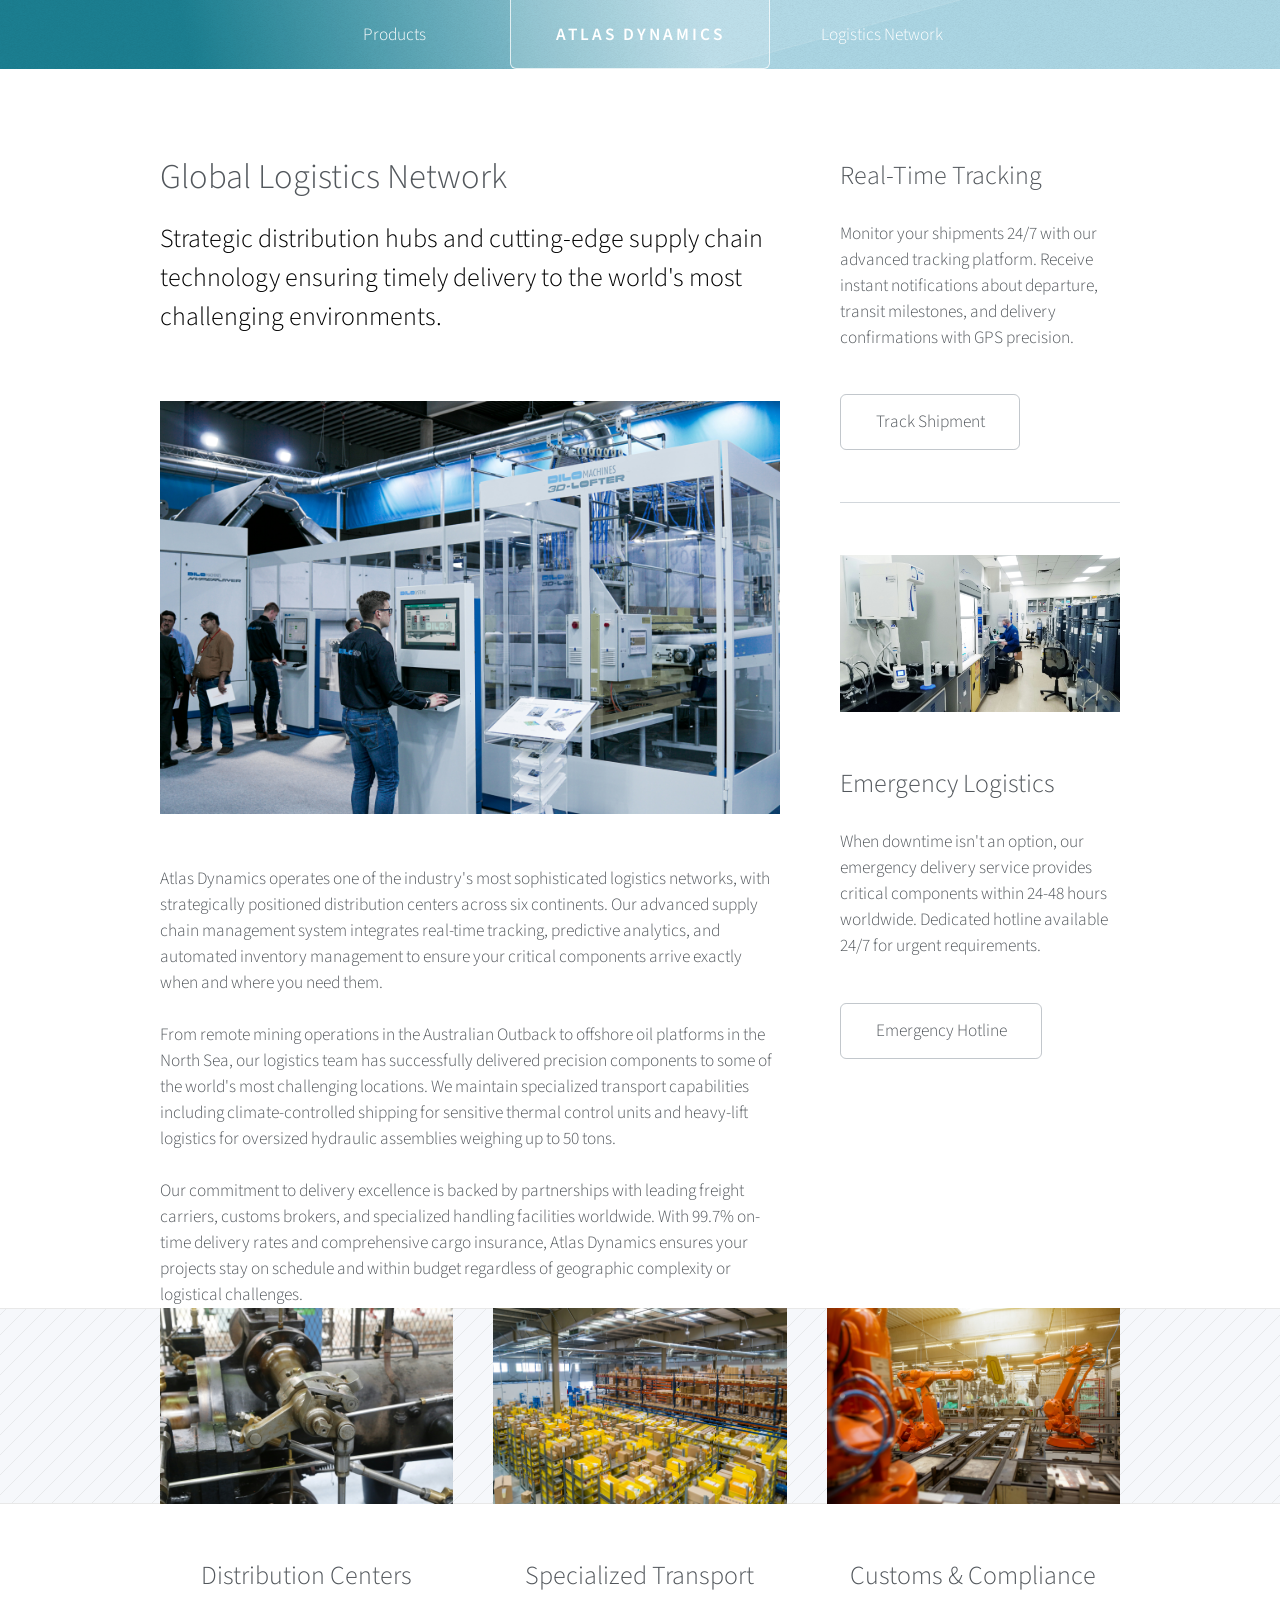
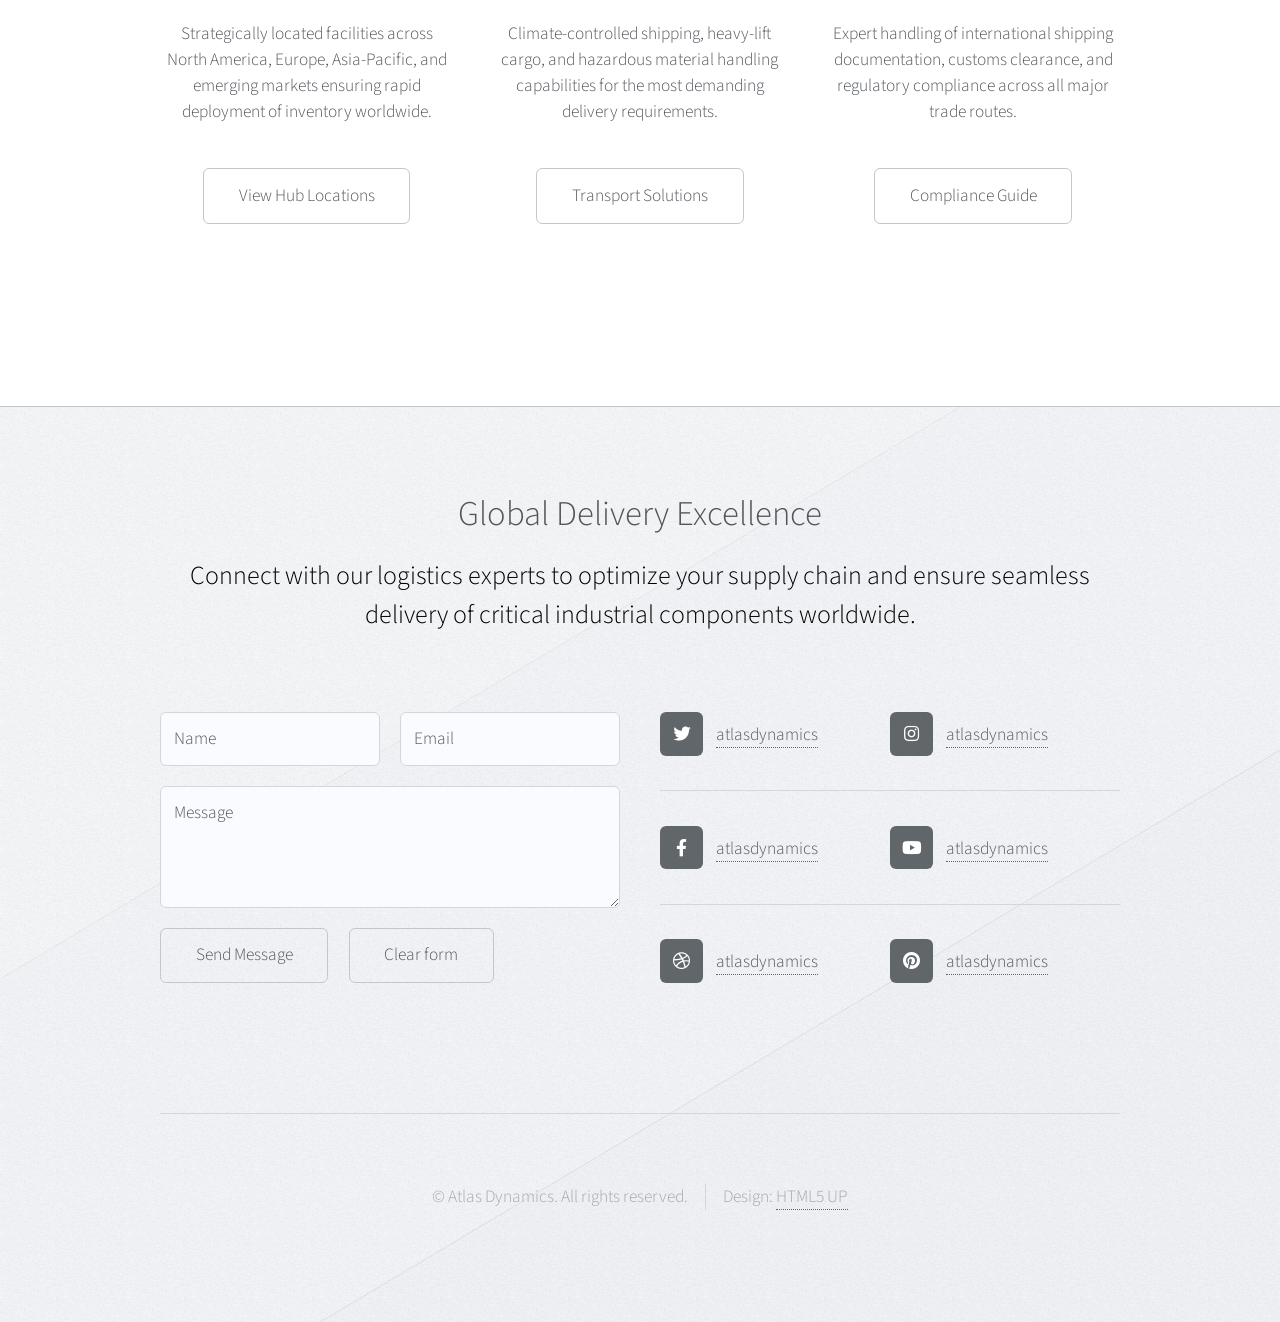
==== right-sidebar.html @ f3f39b39 "site" ====
<!DOCTYPE HTML>
<!--
	Telephasic by HTML5 UP
	html5up.net | @ajlkn
	Free for personal and commercial use under the CCA 3.0 license (html5up.net/license)
-->
<html>
	<head>
		<title>Logistics Network - Atlas Dynamics</title>
		<meta charset="utf-8" />
		<meta name="viewport" content="width=device-width, initial-scale=1, user-scalable=no" />
		<link rel="stylesheet" href="assets/css/main.css" />
	</head>
	<body class="right-sidebar is-preload">
		<div id="page-wrapper">

			<!-- Header -->
				<div id="header-wrapper">
					<div id="header" class="container">

						<!-- Logo -->
						<h1 id="logo"><a href="index.html">Atlas Dynamics</a></h1>

						<!-- Nav -->
							<nav id="nav">
								<ul>

									<li><a href="left-sidebar.html">Products</a></li>
									<li class="break"><a href="right-sidebar.html">Logistics Network</a></li>
								</ul>
							</nav>

					</div>
				</div>

			<!-- Main -->
				<div class="wrapper">
					<div class="container" id="main">
						<div class="row gtr-150">
							<div class="col-8 col-12-narrower">

								<!-- Content -->
									<article id="content">
										<header>
											<h2>Global Logistics Network</h2>
											<p>Strategic distribution hubs and cutting-edge supply chain technology ensuring timely delivery to the world's most challenging environments.</p>
										</header>
										<a href="#" class="image featured"><img src="images/pic01.jpg" alt="" /></a>
										<p>Atlas Dynamics operates one of the industry's most sophisticated logistics networks, with strategically positioned distribution centers across six continents. Our advanced supply chain management system integrates real-time tracking, predictive analytics, and automated inventory management to ensure your critical components arrive exactly when and where you need them.</p>
										<p>From remote mining operations in the Australian Outback to offshore oil platforms in the North Sea, our logistics team has successfully delivered precision components to some of the world's most challenging locations. We maintain specialized transport capabilities including climate-controlled shipping for sensitive thermal control units and heavy-lift logistics for oversized hydraulic assemblies weighing up to 50 tons.</p>
										<p>Our commitment to delivery excellence is backed by partnerships with leading freight carriers, customs brokers, and specialized handling facilities worldwide. With 99.7% on-time delivery rates and comprehensive cargo insurance, Atlas Dynamics ensures your projects stay on schedule and within budget regardless of geographic complexity or logistical challenges.</p>
									</article>

							</div>
							<div class="col-4 col-12-narrower">

								<!-- Sidebar -->
									<section id="sidebar">
										<section>
											<header>
												<h3>Real-Time Tracking</h3>
											</header>
											<p>Monitor your shipments 24/7 with our advanced tracking platform. Receive instant notifications about departure, transit milestones, and delivery confirmations with GPS precision.</p>
											<ul class="actions">
												<li><a href="#" class="button">Track Shipment</a></li>
											</ul>
										</section>
										<section>
											<a href="#" class="image featured"><img src="images/pic07.jpg" alt="" /></a>
											<header>
												<h3>Emergency Logistics</h3>
											</header>
											<p>When downtime isn't an option, our emergency delivery service provides critical components within 24-48 hours worldwide. Dedicated hotline available 24/7 for urgent requirements.</p>
											<ul class="actions">
												<li><a href="#" class="button">Emergency Hotline</a></li>
											</ul>
										</section>
									</section>

							</div>
						</div>
						<div class="row features">
							<section class="col-4 col-12-narrower feature">
								<div class="image-wrapper first">
									<a href="#" class="image featured"><img src="images/pic03.jpg" alt="" /></a>
								</div>
								<header>
									<h3>Distribution Centers</h3>
								</header>
								<p>Strategically located facilities across North America, Europe, Asia-Pacific, and emerging markets ensuring rapid deployment of inventory worldwide.</p>
								<ul class="actions">
									<li><a href="#" class="button">View Hub Locations</a></li>
								</ul>
							</section>
							<section class="col-4 col-12-narrower feature">
								<div class="image-wrapper">
									<a href="#" class="image featured"><img src="images/pic04.jpg" alt="" /></a>
								</div>
								<header>
									<h3>Specialized Transport</h3>
								</header>
								<p>Climate-controlled shipping, heavy-lift cargo, and hazardous material handling capabilities for the most demanding delivery requirements.</p>
								<ul class="actions">
									<li><a href="#" class="button">Transport Solutions</a></li>
								</ul>
							</section>
							<section class="col-4 col-12-narrower feature">
								<div class="image-wrapper">
									<a href="#" class="image featured"><img src="images/pic05.jpg" alt="" /></a>
								</div>
								<header>
									<h3>Customs & Compliance</h3>
								</header>
								<p>Expert handling of international shipping documentation, customs clearance, and regulatory compliance across all major trade routes.</p>
								<ul class="actions">
									<li><a href="#" class="button">Compliance Guide</a></li>
								</ul>
							</section>
						</div>
					</div>
				</div>

			<!-- Footer -->
				<div id="footer-wrapper">
					<div id="footer" class="container">
						<header class="major">
							<h2>Global Delivery Excellence</h2>
							<p>Connect with our logistics experts to optimize your supply chain and ensure seamless delivery of critical industrial components worldwide.</p>
						</header>
						<div class="row">
							<section class="col-6 col-12-narrower">
								<form method="post" action="#">
									<div class="row gtr-50">
										<div class="col-6 col-12-mobile">
											<input name="name" placeholder="Name" type="text" />
										</div>
										<div class="col-6 col-12-mobile">
											<input name="email" placeholder="Email" type="text" />
										</div>
										<div class="col-12">
											<textarea name="message" placeholder="Message"></textarea>
										</div>
										<div class="col-12">
											<ul class="actions">
												<li><input type="submit" value="Send Message" /></li>
												<li><input type="reset" value="Clear form" /></li>
											</ul>
										</div>
									</div>
								</form>
							</section>
							<section class="col-6 col-12-narrower">
								<div class="row gtr-0">
									<ul class="divided icons col-6 col-12-mobile">
										<li class="icon brands fa-twitter"><a href="#"><span class="extra">twitter.com/</span>atlasdynamics</a></li>
										<li class="icon brands fa-facebook-f"><a href="#"><span class="extra">facebook.com/</span>atlasdynamics</a></li>
										<li class="icon brands fa-dribbble"><a href="#"><span class="extra">dribbble.com/</span>atlasdynamics</a></li>
									</ul>
									<ul class="divided icons col-6 col-12-mobile">
										<li class="icon brands fa-instagram"><a href="#"><span class="extra">instagram.com/</span>atlasdynamics</a></li>
										<li class="icon brands fa-youtube"><a href="#"><span class="extra">youtube.com/</span>atlasdynamics</a></li>
										<li class="icon brands fa-pinterest"><a href="#"><span class="extra">pinterest.com/</span>atlasdynamics</a></li>
									</ul>
								</div>
							</section>
						</div>
					</div>
					<div id="copyright" class="container">
						<ul class="menu">
							<li>&copy; Atlas Dynamics. All rights reserved.</li><li>Design: <a href="http://html5up.net">HTML5 UP</a></li>
						</ul>
					</div>
				</div>

		</div>

		<!-- Scripts -->
			<script src="assets/js/jquery.min.js"></script>
			<script src="assets/js/jquery.dropotron.min.js"></script>
			<script src="assets/js/browser.min.js"></script>
			<script src="assets/js/breakpoints.min.js"></script>
			<script src="assets/js/util.js"></script>
			<script src="assets/js/main.js"></script>

	</body>
</html>
---- assets/css/main.css ----
@import url("fontawesome-all.min.css");
@import url("https://fonts.googleapis.com/css?family=Source+Sans+Pro:300,300italic,400,400italic,600");

/*
	Telephasic by HTML5 UP
	html5up.net | @ajlkn
	Free for personal and commercial use under the CCA 3.0 license (html5up.net/license)
*/

html, body, div, span, applet, object,
iframe, h1, h2, h3, h4, h5, h6, p, blockquote,
pre, a, abbr, acronym, address, big, cite,
code, del, dfn, em, img, ins, kbd, q, s, samp,
small, strike, strong, sub, sup, tt, var, b,
u, i, center, dl, dt, dd, ol, ul, li, fieldset,
form, label, legend, table, caption, tbody,
tfoot, thead, tr, th, td, article, aside,
canvas, details, embed, figure, figcaption,
footer, header, hgroup, menu, nav, output, ruby,
section, summary, time, mark, audio, video {
	margin: 0;
	padding: 0;
	border: 0;
	font-size: 100%;
	font: inherit;
	vertical-align: baseline;}

article, aside, details, figcaption, figure,
footer, header, hgroup, menu, nav, section {
	display: block;}

body {
	line-height: 1;
}

ol, ul {
	list-style: none;
}

blockquote, q {
	quotes: none;
}

	blockquote:before, blockquote:after, q:before, q:after {
		content: '';
		content: none;
	}

table {
	border-collapse: collapse;
	border-spacing: 0;
}

body {
	-webkit-text-size-adjust: none;
}

mark {
	background-color: transparent;
	color: inherit;
}

input::-moz-focus-inner {
	border: 0;
	padding: 0;
}

input, select, textarea {
	-moz-appearance: none;
	-webkit-appearance: none;
	-ms-appearance: none;
	appearance: none;
}

/* Basic */

	@-ms-viewport {
		width: device-width;
	}

	html {
		box-sizing: border-box;
	}

	*, *:before, *:after {
		box-sizing: inherit;
	}

	body {
		background: #f5f7fa;
		font-family: 'Source Sans Pro', sans-serif;
		font-weight: 300;
		color: #52575c;
		line-height: 1.75em;
		font-size: 14pt;
	}

		body.is-preload *, body.is-preload *:before, body.is-preload *:after {
			-moz-animation: none !important;
			-webkit-animation: none !important;
			-ms-animation: none !important;
			animation: none !important;
			-moz-transition: none !important;
			-webkit-transition: none !important;
			-ms-transition: none !important;
			transition: none !important;
		}

	input, textarea, select {
		font-family: 'Source Sans Pro', sans-serif;
		font-weight: 300;
		color: #52575c;
		line-height: 1.75em;
		font-size: 15pt;
	}

	h1, h2, h3, h4, h5, h6 {
		font-weight: 300;
		color: #52575c;
	}

	h1 a, h2 a, h3 a, h4 a, h5 a, h6 a {
		color: inherit;
		text-decoration: none;
	}

	h2 {
		font-size: 2em;
		line-height: 1.25em;
	}

	h3 {
		font-size: 1.5em;
		line-height: 1.5em;
	}

	a {
		-moz-transition: color 0.25s ease-in-out, border-color 0.25s ease-in-out, background-color 0.25s ease-in-out;
		-webkit-transition: color 0.25s ease-in-out, border-color 0.25s ease-in-out, background-color 0.25s ease-in-out;
		-ms-transition: color 0.25s ease-in-out, border-color 0.25s ease-in-out, background-color 0.25s ease-in-out;
		transition: color 0.25s ease-in-out, border-color 0.25s ease-in-out, background-color 0.25s ease-in-out;
		color: inherit;
		text-decoration: none;
		border-bottom: dotted 1px #62676c;
	}

		a:hover {
			color: #f35858;
			border-bottom-color: rgba(255, 255, 255, 0);
		}

	strong, b {
		font-weight: 400;
		color: #42474c;
	}

	em, i {
		font-style: italic;
	}

	sub {
		position: relative;
		top: 0.5em;
		font-size: 0.8em;
	}

	sup {
		position: relative;
		top: -0.5em;
		font-size: 0.8em;
	}

	hr {
		border: 0;
		border-top: solid 1px #c2c7cc;
	}

	blockquote {
		border-left: solid 0.5em #c2c7cc;
		padding: 1em 0 1em 2em;
		font-style: italic;
	}

	p, ul, ol, dl, table {
		margin-bottom: 1.5em;
	}

	br.clear {
		clear: both;
	}

	.features {
		margin-bottom: 1.5em;
	}

	.feature {
		text-align: center;
	}

/* Sections/Article */

	section, article {
		margin-bottom: 3em;
	}

	section > :last-child,
	article > :last-child,
	section:last-child,
	article:last-child {
		margin-bottom: 0;
	}

	.row > section, .row > article {
		margin-bottom: 0;
	}

	header {
		margin-bottom: 1.5em;
	}

		header > p {
			display: block;
			color: black;
			padding: 0.75em 0 1em 0;
			font-size: 1.5em;
			line-height: 1.5em;
		}

		header.major {
			text-align: center;
		}

/* Container */

	.container {
		margin: 0 auto;
		max-width: 100%;
		width: 1200px;
	}

		@media screen and (max-width: 1280px) {

			.container {
				width: 960px;
			}

		}

		@media screen and (max-width: 1080px) {

			.container {
				width: 100%;
			}

		}

		@media screen and (max-width: 820px) {

			.container {
				width: 100%;
			}

		}

		@media screen and (max-width: 736px) {

			.container {
				width: 100%;
			}

		}

		@media screen and (max-width: 480px) {

			.container {
				width: 100%;
			}

		}

/* Row */

	.row {
		display: flex;
		flex-wrap: wrap;
		box-sizing: border-box;
		align-items: stretch;
	}

		.row > * {
			box-sizing: border-box;
		}

		.row.gtr-uniform > * > :last-child {
			margin-bottom: 0;
		}

		.row.aln-left {
			justify-content: flex-start;
		}

		.row.aln-center {
			justify-content: center;
		}

		.row.aln-right {
			justify-content: flex-end;
		}

		.row.aln-top {
			align-items: flex-start;
		}

		.row.aln-middle {
			align-items: center;
		}

		.row.aln-bottom {
			align-items: flex-end;
		}

		.row > .imp {
			order: -1;
		}

		.row > .col-1 {
			width: 8.33333%;
		}

		.row > .off-1 {
			margin-left: 8.33333%;
		}

		.row > .col-2 {
			width: 16.66667%;
		}

		.row > .off-2 {
			margin-left: 16.66667%;
		}

		.row > .col-3 {
			width: 25%;
		}

		.row > .off-3 {
			margin-left: 25%;
		}

		.row > .col-4 {
			width: 33.33333%;
		}

		.row > .off-4 {
			margin-left: 33.33333%;
		}

		.row > .col-5 {
			width: 41.66667%;
		}

		.row > .off-5 {
			margin-left: 41.66667%;
		}

		.row > .col-6 {
			width: 50%;
		}

		.row > .off-6 {
			margin-left: 50%;
		}

		.row > .col-7 {
			width: 58.33333%;
		}

		.row > .off-7 {
			margin-left: 58.33333%;
		}

		.row > .col-8 {
			width: 66.66667%;
		}

		.row > .off-8 {
			margin-left: 66.66667%;
		}

		.row > .col-9 {
			width: 75%;
		}

		.row > .off-9 {
			margin-left: 75%;
		}

		.row > .col-10 {
			width: 83.33333%;
		}

		.row > .off-10 {
			margin-left: 83.33333%;
		}

		.row > .col-11 {
			width: 91.66667%;
		}

		.row > .off-11 {
			margin-left: 91.66667%;
		}

		.row > .col-12 {
			width: 100%;
		}

		.row > .off-12 {
			margin-left: 100%;
		}

		.row.gtr-0 {
			margin-top: 0px;
			margin-left: 0px;
		}

			.row.gtr-0 > * {
				padding: 0px 0 0 0px;
			}

			.row.gtr-0.gtr-uniform {
				margin-top: 0px;
			}

				.row.gtr-0.gtr-uniform > * {
					padding-top: 0px;
				}

		.row.gtr-25 {
			margin-top: -12.5px;
			margin-left: -12.5px;
		}

			.row.gtr-25 > * {
				padding: 12.5px 0 0 12.5px;
			}

			.row.gtr-25.gtr-uniform {
				margin-top: -12.5px;
			}

				.row.gtr-25.gtr-uniform > * {
					padding-top: 12.5px;
				}

		.row.gtr-50 {
			margin-top: -25px;
			margin-left: -25px;
		}

			.row.gtr-50 > * {
				padding: 25px 0 0 25px;
			}

			.row.gtr-50.gtr-uniform {
				margin-top: -25px;
			}

				.row.gtr-50.gtr-uniform > * {
					padding-top: 25px;
				}

		.row {
			margin-top: -50px;
			margin-left: -50px;
		}

			.row > * {
				padding: 50px 0 0 50px;
			}

			.row.gtr-uniform {
				margin-top: -50px;
			}

				.row.gtr-uniform > * {
					padding-top: 50px;
				}

		.row.gtr-150 {
			margin-top: -75px;
			margin-left: -75px;
		}

			.row.gtr-150 > * {
				padding: 75px 0 0 75px;
			}

			.row.gtr-150.gtr-uniform {
				margin-top: -75px;
			}

				.row.gtr-150.gtr-uniform > * {
					padding-top: 75px;
				}

		.row.gtr-200 {
			margin-top: -100px;
			margin-left: -100px;
		}

			.row.gtr-200 > * {
				padding: 100px 0 0 100px;
			}

			.row.gtr-200.gtr-uniform {
				margin-top: -100px;
			}

				.row.gtr-200.gtr-uniform > * {
					padding-top: 100px;
				}

		@media screen and (max-width: 1280px) {

			.row {
				display: flex;
				flex-wrap: wrap;
				box-sizing: border-box;
				align-items: stretch;
			}

				.row > * {
					box-sizing: border-box;
				}

				.row.gtr-uniform > * > :last-child {
					margin-bottom: 0;
				}

				.row.aln-left {
					justify-content: flex-start;
				}

				.row.aln-center {
					justify-content: center;
				}

				.row.aln-right {
					justify-content: flex-end;
				}

				.row.aln-top {
					align-items: flex-start;
				}

				.row.aln-middle {
					align-items: center;
				}

				.row.aln-bottom {
					align-items: flex-end;
				}

				.row > .imp-normal {
					order: -1;
				}

				.row > .col-1-normal {
					width: 8.33333%;
				}

				.row > .off-1-normal {
					margin-left: 8.33333%;
				}

				.row > .col-2-normal {
					width: 16.66667%;
				}

				.row > .off-2-normal {
					margin-left: 16.66667%;
				}

				.row > .col-3-normal {
					width: 25%;
				}

				.row > .off-3-normal {
					margin-left: 25%;
				}

				.row > .col-4-normal {
					width: 33.33333%;
				}

				.row > .off-4-normal {
					margin-left: 33.33333%;
				}

				.row > .col-5-normal {
					width: 41.66667%;
				}

				.row > .off-5-normal {
					margin-left: 41.66667%;
				}

				.row > .col-6-normal {
					width: 50%;
				}

				.row > .off-6-normal {
					margin-left: 50%;
				}

				.row > .col-7-normal {
					width: 58.33333%;
				}

				.row > .off-7-normal {
					margin-left: 58.33333%;
				}

				.row > .col-8-normal {
					width: 66.66667%;
				}

				.row > .off-8-normal {
					margin-left: 66.66667%;
				}

				.row > .col-9-normal {
					width: 75%;
				}

				.row > .off-9-normal {
					margin-left: 75%;
				}

				.row > .col-10-normal {
					width: 83.33333%;
				}

				.row > .off-10-normal {
					margin-left: 83.33333%;
				}

				.row > .col-11-normal {
					width: 91.66667%;
				}

				.row > .off-11-normal {
					margin-left: 91.66667%;
				}

				.row > .col-12-normal {
					width: 100%;
				}

				.row > .off-12-normal {
					margin-left: 100%;
				}

				.row.gtr-0 {
					margin-top: 0px;
					margin-left: 0px;
				}

					.row.gtr-0 > * {
						padding: 0px 0 0 0px;
					}

					.row.gtr-0.gtr-uniform {
						margin-top: 0px;
					}

						.row.gtr-0.gtr-uniform > * {
							padding-top: 0px;
						}

				.row.gtr-25 {
					margin-top: -10px;
					margin-left: -10px;
				}

					.row.gtr-25 > * {
						padding: 10px 0 0 10px;
					}

					.row.gtr-25.gtr-uniform {
						margin-top: -10px;
					}

						.row.gtr-25.gtr-uniform > * {
							padding-top: 10px;
						}

				.row.gtr-50 {
					margin-top: -20px;
					margin-left: -20px;
				}

					.row.gtr-50 > * {
						padding: 20px 0 0 20px;
					}

					.row.gtr-50.gtr-uniform {
						margin-top: -20px;
					}

						.row.gtr-50.gtr-uniform > * {
							padding-top: 20px;
						}

				.row {
					margin-top: -40px;
					margin-left: -40px;
				}

					.row > * {
						padding: 40px 0 0 40px;
					}

					.row.gtr-uniform {
						margin-top: -40px;
					}

						.row.gtr-uniform > * {
							padding-top: 40px;
						}

				.row.gtr-150 {
					margin-top: -60px;
					margin-left: -60px;
				}

					.row.gtr-150 > * {
						padding: 60px 0 0 60px;
					}

					.row.gtr-150.gtr-uniform {
						margin-top: -60px;
					}

						.row.gtr-150.gtr-uniform > * {
							padding-top: 60px;
						}

				.row.gtr-200 {
					margin-top: -80px;
					margin-left: -80px;
				}

					.row.gtr-200 > * {
						padding: 80px 0 0 80px;
					}

					.row.gtr-200.gtr-uniform {
						margin-top: -80px;
					}

						.row.gtr-200.gtr-uniform > * {
							padding-top: 80px;
						}

		}

		@media screen and (max-width: 1080px) {

			.row {
				display: flex;
				flex-wrap: wrap;
				box-sizing: border-box;
				align-items: stretch;
			}

				.row > * {
					box-sizing: border-box;
				}

				.row.gtr-uniform > * > :last-child {
					margin-bottom: 0;
				}

				.row.aln-left {
					justify-content: flex-start;
				}

				.row.aln-center {
					justify-content: center;
				}

				.row.aln-right {
					justify-content: flex-end;
				}

				.row.aln-top {
					align-items: flex-start;
				}

				.row.aln-middle {
					align-items: center;
				}

				.row.aln-bottom {
					align-items: flex-end;
				}

				.row > .imp-narrow {
					order: -1;
				}

				.row > .col-1-narrow {
					width: 8.33333%;
				}

				.row > .off-1-narrow {
					margin-left: 8.33333%;
				}

				.row > .col-2-narrow {
					width: 16.66667%;
				}

				.row > .off-2-narrow {
					margin-left: 16.66667%;
				}

				.row > .col-3-narrow {
					width: 25%;
				}

				.row > .off-3-narrow {
					margin-left: 25%;
				}

				.row > .col-4-narrow {
					width: 33.33333%;
				}

				.row > .off-4-narrow {
					margin-left: 33.33333%;
				}

				.row > .col-5-narrow {
					width: 41.66667%;
				}

				.row > .off-5-narrow {
					margin-left: 41.66667%;
				}

				.row > .col-6-narrow {
					width: 50%;
				}

				.row > .off-6-narrow {
					margin-left: 50%;
				}

				.row > .col-7-narrow {
					width: 58.33333%;
				}

				.row > .off-7-narrow {
					margin-left: 58.33333%;
				}

				.row > .col-8-narrow {
					width: 66.66667%;
				}

				.row > .off-8-narrow {
					margin-left: 66.66667%;
				}

				.row > .col-9-narrow {
					width: 75%;
				}

				.row > .off-9-narrow {
					margin-left: 75%;
				}

				.row > .col-10-narrow {
					width: 83.33333%;
				}

				.row > .off-10-narrow {
					margin-left: 83.33333%;
				}

				.row > .col-11-narrow {
					width: 91.66667%;
				}

				.row > .off-11-narrow {
					margin-left: 91.66667%;
				}

				.row > .col-12-narrow {
					width: 100%;
				}

				.row > .off-12-narrow {
					margin-left: 100%;
				}

				.row.gtr-0 {
					margin-top: 0px;
					margin-left: 0px;
				}

					.row.gtr-0 > * {
						padding: 0px 0 0 0px;
					}

					.row.gtr-0.gtr-uniform {
						margin-top: 0px;
					}

						.row.gtr-0.gtr-uniform > * {
							padding-top: 0px;
						}

				.row.gtr-25 {
					margin-top: -10px;
					margin-left: -10px;
				}

					.row.gtr-25 > * {
						padding: 10px 0 0 10px;
					}

					.row.gtr-25.gtr-uniform {
						margin-top: -10px;
					}

						.row.gtr-25.gtr-uniform > * {
							padding-top: 10px;
						}

				.row.gtr-50 {
					margin-top: -20px;
					margin-left: -20px;
				}

					.row.gtr-50 > * {
						padding: 20px 0 0 20px;
					}

					.row.gtr-50.gtr-uniform {
						margin-top: -20px;
					}

						.row.gtr-50.gtr-uniform > * {
							padding-top: 20px;
						}

				.row {
					margin-top: -40px;
					margin-left: -40px;
				}

					.row > * {
						padding: 40px 0 0 40px;
					}

					.row.gtr-uniform {
						margin-top: -40px;
					}

						.row.gtr-uniform > * {
							padding-top: 40px;
						}

				.row.gtr-150 {
					margin-top: -60px;
					margin-left: -60px;
				}

					.row.gtr-150 > * {
						padding: 60px 0 0 60px;
					}

					.row.gtr-150.gtr-uniform {
						margin-top: -60px;
					}

						.row.gtr-150.gtr-uniform > * {
							padding-top: 60px;
						}

				.row.gtr-200 {
					margin-top: -80px;
					margin-left: -80px;
				}

					.row.gtr-200 > * {
						padding: 80px 0 0 80px;
					}

					.row.gtr-200.gtr-uniform {
						margin-top: -80px;
					}

						.row.gtr-200.gtr-uniform > * {
							padding-top: 80px;
						}

		}

		@media screen and (max-width: 820px) {

			.row {
				display: flex;
				flex-wrap: wrap;
				box-sizing: border-box;
				align-items: stretch;
			}

				.row > * {
					box-sizing: border-box;
				}

				.row.gtr-uniform > * > :last-child {
					margin-bottom: 0;
				}

				.row.aln-left {
					justify-content: flex-start;
				}

				.row.aln-center {
					justify-content: center;
				}

				.row.aln-right {
					justify-content: flex-end;
				}

				.row.aln-top {
					align-items: flex-start;
				}

				.row.aln-middle {
					align-items: center;
				}

				.row.aln-bottom {
					align-items: flex-end;
				}

				.row > .imp-narrower {
					order: -1;
				}

				.row > .col-1-narrower {
					width: 8.33333%;
				}

				.row > .off-1-narrower {
					margin-left: 8.33333%;
				}

				.row > .col-2-narrower {
					width: 16.66667%;
				}

				.row > .off-2-narrower {
					margin-left: 16.66667%;
				}

				.row > .col-3-narrower {
					width: 25%;
				}

				.row > .off-3-narrower {
					margin-left: 25%;
				}

				.row > .col-4-narrower {
					width: 33.33333%;
				}

				.row > .off-4-narrower {
					margin-left: 33.33333%;
				}

				.row > .col-5-narrower {
					width: 41.66667%;
				}

				.row > .off-5-narrower {
					margin-left: 41.66667%;
				}

				.row > .col-6-narrower {
					width: 50%;
				}

				.row > .off-6-narrower {
					margin-left: 50%;
				}

				.row > .col-7-narrower {
					width: 58.33333%;
				}

				.row > .off-7-narrower {
					margin-left: 58.33333%;
				}

				.row > .col-8-narrower {
					width: 66.66667%;
				}

				.row > .off-8-narrower {
					margin-left: 66.66667%;
				}

				.row > .col-9-narrower {
					width: 75%;
				}

				.row > .off-9-narrower {
					margin-left: 75%;
				}

				.row > .col-10-narrower {
					width: 83.33333%;
				}

				.row > .off-10-narrower {
					margin-left: 83.33333%;
				}

				.row > .col-11-narrower {
					width: 91.66667%;
				}

				.row > .off-11-narrower {
					margin-left: 91.66667%;
				}

				.row > .col-12-narrower {
					width: 100%;
				}

				.row > .off-12-narrower {
					margin-left: 100%;
				}

				.row.gtr-0 {
					margin-top: 0px;
					margin-left: 0px;
				}

					.row.gtr-0 > * {
						padding: 0px 0 0 0px;
					}

					.row.gtr-0.gtr-uniform {
						margin-top: 0px;
					}

						.row.gtr-0.gtr-uniform > * {
							padding-top: 0px;
						}

				.row.gtr-25 {
					margin-top: -7.5px;
					margin-left: -7.5px;
				}

					.row.gtr-25 > * {
						padding: 7.5px 0 0 7.5px;
					}

					.row.gtr-25.gtr-uniform {
						margin-top: -7.5px;
					}

						.row.gtr-25.gtr-uniform > * {
							padding-top: 7.5px;
						}

				.row.gtr-50 {
					margin-top: -15px;
					margin-left: -15px;
				}

					.row.gtr-50 > * {
						padding: 15px 0 0 15px;
					}

					.row.gtr-50.gtr-uniform {
						margin-top: -15px;
					}

						.row.gtr-50.gtr-uniform > * {
							padding-top: 15px;
						}

				.row {
					margin-top: -30px;
					margin-left: -30px;
				}

					.row > * {
						padding: 30px 0 0 30px;
					}

					.row.gtr-uniform {
						margin-top: -30px;
					}

						.row.gtr-uniform > * {
							padding-top: 30px;
						}

				.row.gtr-150 {
					margin-top: -45px;
					margin-left: -45px;
				}

					.row.gtr-150 > * {
						padding: 45px 0 0 45px;
					}

					.row.gtr-150.gtr-uniform {
						margin-top: -45px;
					}

						.row.gtr-150.gtr-uniform > * {
							padding-top: 45px;
						}

				.row.gtr-200 {
					margin-top: -60px;
					margin-left: -60px;
				}

					.row.gtr-200 > * {
						padding: 60px 0 0 60px;
					}

					.row.gtr-200.gtr-uniform {
						margin-top: -60px;
					}

						.row.gtr-200.gtr-uniform > * {
							padding-top: 60px;
						}

		}

		@media screen and (max-width: 736px) {

			.row {
				display: flex;
				flex-wrap: wrap;
				box-sizing: border-box;
				align-items: stretch;
			}

				.row > * {
					box-sizing: border-box;
				}

				.row.gtr-uniform > * > :last-child {
					margin-bottom: 0;
				}

				.row.aln-left {
					justify-content: flex-start;
				}

				.row.aln-center {
					justify-content: center;
				}

				.row.aln-right {
					justify-content: flex-end;
				}

				.row.aln-top {
					align-items: flex-start;
				}

				.row.aln-middle {
					align-items: center;
				}

				.row.aln-bottom {
					align-items: flex-end;
				}

				.row > .imp-mobile {
					order: -1;
				}

				.row > .col-1-mobile {
					width: 8.33333%;
				}

				.row > .off-1-mobile {
					margin-left: 8.33333%;
				}

				.row > .col-2-mobile {
					width: 16.66667%;
				}

				.row > .off-2-mobile {
					margin-left: 16.66667%;
				}

				.row > .col-3-mobile {
					width: 25%;
				}

				.row > .off-3-mobile {
					margin-left: 25%;
				}

				.row > .col-4-mobile {
					width: 33.33333%;
				}

				.row > .off-4-mobile {
					margin-left: 33.33333%;
				}

				.row > .col-5-mobile {
					width: 41.66667%;
				}

				.row > .off-5-mobile {
					margin-left: 41.66667%;
				}

				.row > .col-6-mobile {
					width: 50%;
				}

				.row > .off-6-mobile {
					margin-left: 50%;
				}

				.row > .col-7-mobile {
					width: 58.33333%;
				}

				.row > .off-7-mobile {
					margin-left: 58.33333%;
				}

				.row > .col-8-mobile {
					width: 66.66667%;
				}

				.row > .off-8-mobile {
					margin-left: 66.66667%;
				}

				.row > .col-9-mobile {
					width: 75%;
				}

				.row > .off-9-mobile {
					margin-left: 75%;
				}

				.row > .col-10-mobile {
					width: 83.33333%;
				}

				.row > .off-10-mobile {
					margin-left: 83.33333%;
				}

				.row > .col-11-mobile {
					width: 91.66667%;
				}

				.row > .off-11-mobile {
					margin-left: 91.66667%;
				}

				.row > .col-12-mobile {
					width: 100%;
				}

				.row > .off-12-mobile {
					margin-left: 100%;
				}

				.row.gtr-0 {
					margin-top: 0px;
					margin-left: 0px;
				}

					.row.gtr-0 > * {
						padding: 0px 0 0 0px;
					}

					.row.gtr-0.gtr-uniform {
						margin-top: 0px;
					}

						.row.gtr-0.gtr-uniform > * {
							padding-top: 0px;
						}

				.row.gtr-25 {
					margin-top: -5px;
					margin-left: -5px;
				}

					.row.gtr-25 > * {
						padding: 5px 0 0 5px;
					}

					.row.gtr-25.gtr-uniform {
						margin-top: -5px;
					}

						.row.gtr-25.gtr-uniform > * {
							padding-top: 5px;
						}

				.row.gtr-50 {
					margin-top: -10px;
					margin-left: -10px;
				}

					.row.gtr-50 > * {
						padding: 10px 0 0 10px;
					}

					.row.gtr-50.gtr-uniform {
						margin-top: -10px;
					}

						.row.gtr-50.gtr-uniform > * {
							padding-top: 10px;
						}

				.row {
					margin-top: -20px;
					margin-left: -20px;
				}

					.row > * {
						padding: 20px 0 0 20px;
					}

					.row.gtr-uniform {
						margin-top: -20px;
					}

						.row.gtr-uniform > * {
							padding-top: 20px;
						}

				.row.gtr-150 {
					margin-top: -30px;
					margin-left: -30px;
				}

					.row.gtr-150 > * {
						padding: 30px 0 0 30px;
					}

					.row.gtr-150.gtr-uniform {
						margin-top: -30px;
					}

						.row.gtr-150.gtr-uniform > * {
							padding-top: 30px;
						}

				.row.gtr-200 {
					margin-top: -40px;
					margin-left: -40px;
				}

					.row.gtr-200 > * {
						padding: 40px 0 0 40px;
					}

					.row.gtr-200.gtr-uniform {
						margin-top: -40px;
					}

						.row.gtr-200.gtr-uniform > * {
							padding-top: 40px;
						}

		}

		@media screen and (max-width: 480px) {

			.row {
				display: flex;
				flex-wrap: wrap;
				box-sizing: border-box;
				align-items: stretch;
			}

				.row > * {
					box-sizing: border-box;
				}

				.row.gtr-uniform > * > :last-child {
					margin-bottom: 0;
				}

				.row.aln-left {
					justify-content: flex-start;
				}

				.row.aln-center {
					justify-content: center;
				}

				.row.aln-right {
					justify-content: flex-end;
				}

				.row.aln-top {
					align-items: flex-start;
				}

				.row.aln-middle {
					align-items: center;
				}

				.row.aln-bottom {
					align-items: flex-end;
				}

				.row > .imp-mobilep {
					order: -1;
				}

				.row > .col-1-mobilep {
					width: 8.33333%;
				}

				.row > .off-1-mobilep {
					margin-left: 8.33333%;
				}

				.row > .col-2-mobilep {
					width: 16.66667%;
				}

				.row > .off-2-mobilep {
					margin-left: 16.66667%;
				}

				.row > .col-3-mobilep {
					width: 25%;
				}

				.row > .off-3-mobilep {
					margin-left: 25%;
				}

				.row > .col-4-mobilep {
					width: 33.33333%;
				}

				.row > .off-4-mobilep {
					margin-left: 33.33333%;
				}

				.row > .col-5-mobilep {
					width: 41.66667%;
				}

				.row > .off-5-mobilep {
					margin-left: 41.66667%;
				}

				.row > .col-6-mobilep {
					width: 50%;
				}

				.row > .off-6-mobilep {
					margin-left: 50%;
				}

				.row > .col-7-mobilep {
					width: 58.33333%;
				}

				.row > .off-7-mobilep {
					margin-left: 58.33333%;
				}

				.row > .col-8-mobilep {
					width: 66.66667%;
				}

				.row > .off-8-mobilep {
					margin-left: 66.66667%;
				}

				.row > .col-9-mobilep {
					width: 75%;
				}

				.row > .off-9-mobilep {
					margin-left: 75%;
				}

				.row > .col-10-mobilep {
					width: 83.33333%;
				}

				.row > .off-10-mobilep {
					margin-left: 83.33333%;
				}

				.row > .col-11-mobilep {
					width: 91.66667%;
				}

				.row > .off-11-mobilep {
					margin-left: 91.66667%;
				}

				.row > .col-12-mobilep {
					width: 100%;
				}

				.row > .off-12-mobilep {
					margin-left: 100%;
				}

				.row.gtr-0 {
					margin-top: 0px;
					margin-left: 0px;
				}

					.row.gtr-0 > * {
						padding: 0px 0 0 0px;
					}

					.row.gtr-0.gtr-uniform {
						margin-top: 0px;
					}

						.row.gtr-0.gtr-uniform > * {
							padding-top: 0px;
						}

				.row.gtr-25 {
					margin-top: -5px;
					margin-left: -5px;
				}

					.row.gtr-25 > * {
						padding: 5px 0 0 5px;
					}

					.row.gtr-25.gtr-uniform {
						margin-top: -5px;
					}

						.row.gtr-25.gtr-uniform > * {
							padding-top: 5px;
						}

				.row.gtr-50 {
					margin-top: -10px;
					margin-left: -10px;
				}

					.row.gtr-50 > * {
						padding: 10px 0 0 10px;
					}

					.row.gtr-50.gtr-uniform {
						margin-top: -10px;
					}

						.row.gtr-50.gtr-uniform > * {
							padding-top: 10px;
						}

				.row {
					margin-top: -20px;
					margin-left: -20px;
				}

					.row > * {
						padding: 20px 0 0 20px;
					}

					.row.gtr-uniform {
						margin-top: -20px;
					}

						.row.gtr-uniform > * {
							padding-top: 20px;
						}

				.row.gtr-150 {
					margin-top: -30px;
					margin-left: -30px;
				}

					.row.gtr-150 > * {
						padding: 30px 0 0 30px;
					}

					.row.gtr-150.gtr-uniform {
						margin-top: -30px;
					}

						.row.gtr-150.gtr-uniform > * {
							padding-top: 30px;
						}

				.row.gtr-200 {
					margin-top: -40px;
					margin-left: -40px;
				}

					.row.gtr-200 > * {
						padding: 40px 0 0 40px;
					}

					.row.gtr-200.gtr-uniform {
						margin-top: -40px;
					}

						.row.gtr-200.gtr-uniform > * {
							padding-top: 40px;
						}

		}

/* Image */

	.image {
		-moz-transition: opacity 0.25s ease-in-out;
		-webkit-transition: opacity 0.25s ease-in-out;
		-ms-transition: opacity 0.25s ease-in-out;
		transition: opacity 0.25s ease-in-out;
		display: inline-block;
		outline: 0;
		border: 0;
	}

		.image img {
			display: block;
			width: 100%;
		}

		.image.fit {
			display: block;
			width: 100%;
		}

		.image.featured {
			display: block;
			width: 100%;
			margin: 0 0 3em 0;
		}

		.image.left {
			float: left;
			margin: 0 2em 2em 0;
		}

		.image.centered {
			display: block;
			margin: 0 0 3em 0;
		}

			.image.centered img {
				margin: 0 auto;
				width: auto;
			}

	a.image:hover {
		opacity: 0.85;
	}

/* List */

	ul {
		list-style: disc;
		padding-left: 1em;
	}

		ul li {
			padding-left: 0.5em;
		}

	ol {
		list-style: decimal;
		padding-left: 1.25em;
	}

		ol li {
			padding-left: 0.25em;
		}

/* Actions */

	ul.actions {
		padding-top: 1em;
		list-style: none;
		padding-left: 0;
	}

		ul.actions.major {
			text-align: center;
		}

		ul.actions li {
			display: inline-block;
			margin-left: 1em;
			padding-left: 0;
		}

			ul.actions li:first-child {
				margin-left: 0;
			}

/* Divided */

	ul.divided {
		list-style: none;
		padding-left: 0;
	}

		ul.divided li {
			border-top: solid 1px #d2d7dc;
			padding-top: 2em;
			margin-top: 2em;
			padding-left: 0;
		}

			ul.divided li:first-child {
				padding-top: 0;
				margin-top: 0;
				border-top: 0;
			}

/* Icons */

	ul.icons {
		list-style: none;
		padding-left: 0;
	}

		ul.icons li {
			padding-left: 0;
		}

			ul.icons li:before {
				display: inline-block;
				color: #fff;
				background: #61666b;
				width: 2.5em;
				height: 2.5em;
				border-radius: 0.35em;
				text-align: center;
				line-height: 2.5em;
				margin-right: 0.75em;
			}

/* Menu */

	ul.menu {
		list-style: none;
		padding-left: 0;
	}

		ul.menu li {
			display: inline-block;
			border-left: solid 1px #d2d7dc;
			padding-left: 1em;
			margin-left: 1em;
		}

			ul.menu li:first-child {
				border-left: 0;
				padding-left: 0;
				margin-left: 0;
			}

/* Form */

	form .actions {
		padding-top: 0;
	}

	form label {
		display: block;
		font-weight: 300;
		color: #52575c;
		margin: 0 0 0.5em 0;
	}

	form input[type="text"],
	form input[type="email"],
	form input[type="password"],
	form select,
	form textarea {
		-moz-transition: background-color 0.25s ease-in-out;
		-webkit-transition: background-color 0.25s ease-in-out;
		-ms-transition: background-color 0.25s ease-in-out;
		transition: background-color 0.25s ease-in-out;
		-webkit-appearance: none;
		display: block;
		background: #f9fbfe;
		border: solid 1px #d2d7dc;
		border-radius: 0.35em;
		width: 100%;
		line-height: 1.5em;
		padding: 0.75em;
	}

		form input[type="text"]:focus,
		form input[type="email"]:focus,
		form input[type="password"]:focus,
		form select:focus,
		form textarea:focus {
			background: #fff;
		}

	form textarea {
		min-height: 7em;
	}

	form ::-webkit-input-placeholder {
		color: #555 !important;
	}

	form :-moz-placeholder {
		color: #555 !important;
	}

	form ::-moz-placeholder {
		color: #555 !important;
	}

	form :-ms-input-placeholder {
		color: #555 !important;
	}

	form ::-moz-focus-inner {
		border: 0;
	}

/* Table */

	table {
		width: 100%;
	}

		table.default {
			width: 100%;
		}

			table.default tbody tr {
				border-top: solid 1px #D2D7DC;
			}

				table.default tbody tr:nth-child(2n+1) {
					background: #f9fbfe;
				}

			table.default td {
				padding: 0.5em 1em 0.5em 1em;
			}

			table.default th {
				text-align: left;
				font-weight: 400;
				padding: 0.5em 1em 0.5em 1em;
			}

			table.default tfoot {
				border-top: solid 1px #D2D7DC;
			}

/* Button */

	input[type="button"],
	input[type="submit"],
	input[type="reset"],
	button,
	.button {
		-moz-transition: color 0.25s ease-in-out, border-color 0.25s ease-in-out, background-color 0.25s ease-in-out;
		-webkit-transition: color 0.25s ease-in-out, border-color 0.25s ease-in-out, background-color 0.25s ease-in-out;
		-ms-transition: color 0.25s ease-in-out, border-color 0.25s ease-in-out, background-color 0.25s ease-in-out;
		transition: color 0.25s ease-in-out, border-color 0.25s ease-in-out, background-color 0.25s ease-in-out;
		display: inline-block;
		color: inherit;
		background: none;
		text-decoration: none;
		border: solid 1px #c2c7cc;
		border-radius: 0.35em;
		padding: 0.8em 2em 0.8em 2em;
		cursor: pointer;
		outline: 0;
	}

		input[type="button"]:hover,
		input[type="submit"]:hover,
		input[type="reset"]:hover,
		button:hover,
		.button:hover {
			color: #f35858;
			border-color: rgba(243, 88, 88, 0.5);
		}

/* Icons */

	.icon {
		text-decoration: none;
		text-decoration: none;
	}

		.icon:before {
			-moz-osx-font-smoothing: grayscale;
			-webkit-font-smoothing: antialiased;
			display: inline-block;
			font-style: normal;
			font-variant: normal;
			text-rendering: auto;
			line-height: 1;
			text-transform: none !important;
			font-family: 'Font Awesome 5 Free';
			font-weight: 400;
		}

		.icon:before {
			line-height: inherit;
		}

		.icon > .label {
			display: none;
		}

		.icon.solid:before {
			font-weight: 900;
		}

		.icon.brands:before {
			font-family: 'Font Awesome 5 Brands';
		}

/* Wrappers */

	.wrapper {
		position: relative;
		background: #fff;
		overflow-x: hidden;
		padding: 6em 0 6em 0;
	}

	.image-wrapper {
		position: relative;
	}

		.image-wrapper .image {
			position: relative;
			z-index: 2;
		}

		.image-wrapper.first:before {
			content: '';
			display: block;
			width: 2000%;
			height: 100%;
			position: absolute;
			left: -1000%;
			top: 0;
			z-index: 1;
			box-shadow: inset 0px 0px 0px 1px #e8e8e8;
			background: #f6f8fb url("images/image-wrapper.svg");
		}

	#header-wrapper {
		position: relative;
		padding: 4em 0 2em 0;
		background-image: url("images/header.svg");
		background-image: url("images/overlay.png"), url("images/header.svg"), -moz-linear-gradient(75deg, rgb(0, 156, 184) 15%, lightblue 55%);
		background-image: url("images/overlay.png"), url("images/header.svg"), -webkit-linear-gradient(75deg, rgb(2, 114, 134) 15%, lightblue 55%);
		background-image: url("images/overlay.png"), url("images/header.svg"), -ms-linear-gradient(75deg, rgb(2, 114, 134) 15%, lightblue 55%);
		background-image: url("images/overlay.png"), url("images/header.svg"), linear-gradient(75deg, rgb(2, 114, 134) 15%, lightblue 55%);
		background-color: #f08c89;
		background-size: 100% 620%;
		background-size: 128px 128px, 100% 620%, auto;
		background-repeat: repeat, no-repeat, no-repeat;
	}

	.homepage #header-wrapper {
		padding: 10em 0 6em 0;
		background-size: 128px 128px, 100% 100%, auto;
	}

	#promo-wrapper {
		position: relative;
		background-image: url("images/overlay.png"), url("../../images/promo.jpg");
		background-size: 192px 192px, cover;
		background-position: top left, center center;
		color: #fff;
		text-align: center;
		padding: 6em 0 6em 0;
	}

	#footer-wrapper {
		-webkit-transform: translate3d(0, 0, 0);
		position: relative;
		border-top: solid 1px #c2c7cc;
		padding: 6em 0 6em 0;
		background-image: url("images/overlay.png"), url("images/footer.svg");
		background-size: 128px 128px,				100% 100%;
	}

/* Header */

	#logo {
		position: absolute;
		z-index: 1;
		top: 0;
		left: 50%;
		width: 15em;
		margin-left: -7.5em;
	}

		#logo a {
			display: block;
			width: 100%;
			height: 4em;
			line-height: 4em;
			background: rgba(255, 255, 255, 0.15);
			border: solid 1px;
			border-color: #fff;
			border-color: rgba(255, 255, 255, 0.75);
			border-top: 0;
			border-radius: 0 0 0.35em 0.35em;
			color: #fff;
			display: inline-block;
			font-weight: 600;
			letter-spacing: 3px;
			text-align: center;
			text-transform: uppercase;
		}

	#nav {
		text-align: center;
		position: absolute;
		top: 0;
		left: 0;
		width: 100%;
		height: 4em;
		line-height: 4em;
	}

		#nav > ul {
			margin: 0;
		}

			#nav > ul > li {
				display: inline-block;
				margin-left: 1em;
			}

				#nav > ul > li > ul {
					display: none;
				}

				#nav > ul > li > span, #nav > ul > li > a {
					color: #fff;
					text-decoration: none;
					outline: 0;
					border: 0;
					border: solid 1px rgba(255, 255, 255, 0);
					border-radius: 0.35em;
					padding: 0.3em 1em 0.3em 1em;
					-moz-transition: border-color 0.25s ease-in-out, background-color 0.25s ease-in-out;
					-webkit-transition: border-color 0.25s ease-in-out, background-color 0.25s ease-in-out;
					-o-transition: border-color 0.25s ease-in-out, background-color 0.25s ease-in-out;
					-ms-transition: border-color 0.25s ease-in-out, background-color 0.25s ease-in-out;
					transition: border-color 0.25s ease-in-out, background-color 0.25s ease-in-out;
				}

				#nav > ul > li.active > span, #nav > ul > li.active > a {
					border-color: rgba(255, 255, 255, 0.75);
					background-color: rgba(255, 255, 255, 0.15);
					color: #fff;
				}

				#nav > ul > li:first-child {
					margin-left: 0;
				}

				#nav > ul > li.break {
					margin-left: 20em;
				}

	.dropotron {
		text-align: left;
		line-height: 2em;
		border-radius: 0.35em;
		min-width: 12em;
		background: #fff;
		line-height: 1em;
		padding: 0.85em 0 0.85em 0;
		box-shadow: 0px 1px 3px 0px rgba(0, 0, 0, 0.25);
		margin-top: -0.8em;
		list-style: none;
	}

		.dropotron a, .dropotron span {
			display: block;
			padding: 0.65em 1em 0.65em 1em;
			border-top: solid 1px #e8e8e8;
			border-bottom: 0;
		}

		.dropotron li {
			padding-left: 0;
		}

			.dropotron li:first-child > a, .dropotron li:first-child > span {
				border-top: 0;
			}

			.dropotron li.active > a, .dropotron li.active > span {
				color: #f35858;
			}

		.dropotron.level-0 {
			font-size: 0.9em;
			margin-top: 0;
		}

			.dropotron.level-0:before {
				content: '';
				position: absolute;
				top: -1em;
				width: 1em;
				height: 1em;
				border-bottom: solid 0.5em #fff;
				border-left: solid 0.5em rgba(255, 255, 255, 0);
				border-right: solid 0.5em rgba(255, 255, 255, 0);
			}

			.dropotron.level-0.center:before {
				left: 50%;
				margin-left: -0.5em;
			}

			.dropotron.level-0.left:before {
				left: 1em;
			}

			.dropotron.level-0.right:before {
				right: 1em;
			}

/* Hero */

	#hero {
		position: relative;
		color: #fff;
		text-align: center;
		z-index: 1;
	}

		#hero h2 {
			color: #fff;
			font-size: 3em;
		}

		#hero strong {
			color: inherit;
		}

		#hero header > span {
			color: #fff;
		}

		#hero p {
			font-size: 1.5em;
			line-height: 1.5em;
		}

		#hero .button {
			background: #fff;
			border-color: rgba(255, 255, 255, 0);
			color: black;
			font-size: 1.25em;
		}

			#hero .button:hover {
				border-color: rgba(255, 255, 255, 0.75);
				background-color: rgba(255, 255, 255, 0.15);
				color: #fff;
			}

		#hero a {
			color: #fff;
			border-color: #fff;
			border-color: rgba(255, 255, 255, 0.5);
		}

			#hero a:hover {
				border-color: rgba(255, 255, 255, 0);
			}

/* Promo */

	#promo {
		background: rgba(255, 255, 255, 0.05);
		border: solid 1px rgba(255, 255, 255, 0.25);
		border-radius: 0.5em;
		padding: 1.75em 2.5em 1.75em 2.5em;
		display: inline-block;
		position: relative;
		z-index: 1;
	}

		#promo h2 {
			color: #fff;
			display: inline-block;
			margin-right: 1em;
			font-size: 1.75em;
		}

		#promo .button {
			background: #fff;
			border-color: rgba(255, 255, 255, 0);
			color: #27636B;
			font-size: 1.25em;
		}

			#promo .button:hover {
				border-color: rgba(255, 255, 255, 0.75);
				background-color: rgba(255, 255, 255, 0.15);
				color: #fff;
			}

/* Main */

	#main {
		padding-bottom: 4em;
	}

/* Sidebar */

	#sidebar section {
		border-top: solid 1px #d2d7dc;
		margin-top: 3em;
		padding-top: 3em;
	}

		#sidebar section:first-child {
			border-top: 0;
			margin-top: 0;
			padding-top: 0;
		}

/* Footer */

	#footer {
		position: relative;
		z-index: 1;
	}

		#footer header.major {
			margin-bottom: 3em;
		}

/* Copyright */

	#copyright {
		position: relative;
		z-index: 1;
		text-align: center;
		border-top: solid 1px #d2d7dc;
		color: #a2a7ac;
		padding-top: 4em;
		margin-top: 6em;
	}

/* Normal */

	@media screen and (max-width: 1280px) {

		/* Basic */

			body, input, textarea, select {
				line-height: 1.5em;
				font-size: 13pt;
			}

			span.extra {
				display: none;
			}

		/* Wrappers */

			.wrapper {
				padding: 5em 0 5em 0;
			}

			#header-wrapper {
				padding: 2em 0 2em 0;
			}

			.homepage #header-wrapper {
				padding: 8em 0 4em 0;
			}

			#promo-wrapper {
				padding: 5em 0 5em 0;
			}

			#footer-wrapper {
				padding: 5em 0 5em 0;
			}

	}

/* Narrow */

	@media screen and (max-width: 1080px) {

		/* Sections/Article */

			header br {
				display: none;
			}

		/* Button */

			input[type="button"],
			input[type="submit"],
			input[type="reset"],
			button,
			.button {
				padding-left: 1.25em;
				padding-right: 1.25em;
			}

		/* Wrappers */

			.wrapper {
				padding: 4em 2em 4em 2em;
			}

			#header-wrapper {
				padding: 5em 0 1em 0;
			}

			.homepage #header-wrapper {
				padding: 5em 0 4em 0;
			}

			#promo-wrapper {
				padding: 2em;
			}

			#footer-wrapper {
				padding: 4em 2em 4em 2em;
			}

		/* Header */

			#nav {
				position: relative;
				margin: 0.5em 0 0 0;
				line-height: 2.25em;
				height: 2.25em;
			}

				#nav > ul > li {
					margin-left: 0;
				}

					#nav > ul > li.break {
						margin-left: 0;
					}

			.dropotron.level-0 {
				margin-top: 1.1em;
			}

		/* Hero */

			#hero {
				padding: 3.5em 4em 0 4em;
			}

				#hero h2 {
					font-size: 2.75em;
				}

				#hero p br {
					display: none;
				}

		/* Promo */

			#promo {
				padding: 1.75em 2.5em 1.75em 2.5em;
				display: inline-block;
			}

				#promo .button {
					font-size: 1.25em;
				}

				#promo h2 {
					display: block;
					margin: 0 0 1em 0;
					font-size: 1.5em;
				}

		/* Copyright */

			#copyright {
				padding-top: 2em;
				margin-top: 3em;
			}

	}

/* Narrower */

	@media screen and (max-width: 820px) {

		/* Basic */

			body, input, textarea, select {
				line-height: 1.5em;
				font-size: 14pt;
			}

			span.extra {
				display: inline;
			}

			.features {
				margin-bottom: 0;
			}

		/* Sections/Article */

			section, article {
				margin-bottom: 3em;
			}

			.row > section, .row > article {
				margin-bottom: 3em;
			}

			section:last-child,
			article:last-child {
				margin-bottom: 0;
			}

			.row > section:last-child,
			.row > article:last-child {
				margin-bottom: 0;
			}

		/* Menu */

			ul.menu {
				text-align: center;
			}

				ul.menu li {
					display: block;
					border: 0;
					padding: 0;
					margin: 0;
					line-height: 2em;
				}

					ul.menu li:first-child {
						border-top: 0;
					}

		/* Actions */

			ul.actions.major {
				padding-top: 2em;
			}

		/* Header */

			#nav {
				font-size: 0.9em;
			}

				#nav > ul > li > span, #nav > ul > li > a {
					padding: 0.25em 0.5em 0.25em 0.5em;
				}

		/* Hero */

			#hero h2 {
				font-size: 2.5em;
			}

		/* Main */

			#main {
				padding-bottom: 0;
			}

		/* Content */

			#content {
				margin-bottom: 3em;
			}

		/* Sidebar */

			#sidebar {
				margin-bottom: 3em;
			}

				#sidebar section {
					border-top: 0;
					margin-top: 0;
					padding-top: 1em;
				}

		/* Footer */

			#footer header.major {
				margin-bottom: 1.5em;
			}

	}

/* Mobile */

	#navPanel, #navButton {
		display: none;
	}

	@media screen and (max-width: 736px) {

		/* Basic */

			html, body {
				overflow-x: hidden;
			}

			body, input, textarea, select {
				font-size: 13pt;
				letter-spacing: 0;
			}

			h2 {
				font-size: 1.5em;
				line-height: 1.25em;
			}

		/* Sections/Article */

			header {
				margin-bottom: 1em;
			}

				header > p {
					font-size: 1em;
				}

		/* Divided */

			ul.divided li {
				padding-top: 0.75em;
				margin-top: 0.75em;
			}

		/* Wrappers */

			.wrapper {
				padding: 3em 20px 3em 20px;
			}

			#header-wrapper {
				padding: 3em 20px 20px 20px;
				text-align: center;
			}

			.homepage #header-wrapper {
				padding: 3em 20px 3em 20px;
			}

			#promo-wrapper {
				padding: 20px;
			}

			#footer-wrapper {
				padding: 3em 20px 3em 20px;
			}

		/* Header */

			#logo {
				position: relative;
			}

				#logo a {
					border: solid 1px rgba(255, 255, 255, 0.75);
					border-radius: 0.35em;
					height: 3em;
					line-height: 3em;
				}

		/* Nav */

			#nav {
				display: none;
			}

		/* Footer */

			#footer ul.divided {
				margin: 0;
			}

				#footer ul.divided li:first-child {
					border-top: solid 1px #d2d7dc;
					padding-top: 0.75em;
					margin-top: 0.75em;
				}

				#footer ul.divided:first-child li:first-child {
					border-top: 0;
					padding-top: 0;
					margin-top: 0;
				}

		/* Hero */

			#hero {
				padding: 2.5em 2em 0 2em;
			}

				#hero header {
					margin: 0 0 1.25em 0;
				}

					#hero header h2 {
						font-size: 1.5em;
					}

				#hero p {
					font-size: 1em;
				}

		/* Nav */

			#page-wrapper {
				-moz-backface-visibility: hidden;
				-webkit-backface-visibility: hidden;
				-ms-backface-visibility: hidden;
				backface-visibility: hidden;
				-moz-transition: -moz-transform 0.5s ease;
				-webkit-transition: -webkit-transform 0.5s ease;
				-ms-transition: -ms-transform 0.5s ease;
				transition: transform 0.5s ease;
				padding-bottom: 1px;
			}

			#navButton {
				-moz-backface-visibility: hidden;
				-webkit-backface-visibility: hidden;
				-ms-backface-visibility: hidden;
				backface-visibility: hidden;
				-moz-transition: -moz-transform 0.5s ease;
				-webkit-transition: -webkit-transform 0.5s ease;
				-ms-transition: -ms-transform 0.5s ease;
				transition: transform 0.5s ease;
				display: block;
				height: 44px;
				left: 0;
				position: fixed;
				top: 0;
				width: 100%;
				z-index: 10001;
			}

				#navButton .toggle {
					text-decoration: none;
					border: 0;
					height: 100%;
					left: 0;
					outline: 0;
					position: absolute;
					top: 0;
					width: 100%;
				}

					#navButton .toggle:before {
						-moz-osx-font-smoothing: grayscale;
						-webkit-font-smoothing: antialiased;
						display: inline-block;
						font-style: normal;
						font-variant: normal;
						text-rendering: auto;
						line-height: 1;
						text-transform: none !important;
						font-family: 'Font Awesome 5 Free';
						font-weight: 900;
					}

					#navButton .toggle:before {
						background: rgba(128, 132, 136, 0.35);
						border-radius: 0 0 0.35em 0.35em;
						border-top: 0;
						color: #fff;
						content: '\f0c9';
						display: block;
						font-size: 18px;
						height: 30px;
						left: 50%;
						line-height: 30px;
						margin-left: -40px;
						position: absolute;
						text-align: center;
						text-decoration: none;
						width: 80px;
					}

			#navPanel {
				-moz-backface-visibility: hidden;
				-webkit-backface-visibility: hidden;
				-ms-backface-visibility: hidden;
				backface-visibility: hidden;
				-moz-transform: translateY(-50vh);
				-webkit-transform: translateY(-50vh);
				-ms-transform: translateY(-50vh);
				transform: translateY(-50vh);
				-moz-transition: -moz-transform 0.5s ease;
				-webkit-transition: -webkit-transform 0.5s ease;
				-ms-transition: -ms-transform 0.5s ease;
				transition: transform 0.5s ease;
				background-image: url("images/overlay.png"), url("images/navPanel.svg"), -moz-linear-gradient(top, rgba(255, 255, 255, 0), rgba(0, 0, 0, 0.25));
				background-image: url("images/overlay.png"), url("images/navPanel.svg"), -webkit-linear-gradient(top, rgba(255, 255, 255, 0), rgba(0, 0, 0, 0.25));
				background-image: url("images/overlay.png"), url("images/navPanel.svg"), -ms-linear-gradient(top, rgba(255, 255, 255, 0), rgba(0, 0, 0, 0.25));
				background-image: url("images/overlay.png"), url("images/navPanel.svg"), linear-gradient(top, rgba(255, 255, 255, 0), rgba(0, 0, 0, 0.25));
				display: block;
				left: 0;
				overflow-y: auto;
				position: fixed;
				top: 0;
				width: 100%;
				height: 50vh;
				z-index: 10002;
				box-shadow: inset 0px -2px 5px 0px rgba(0, 0, 0, 0.25);
				font-size: 1em;
				background-color: #45474a;
				background-size: 128px 128px, 100% 100%, 100% 100%;
			}

				#navPanel .link {
					position: relative;
					z-index: 1;
					display: block;
					text-decoration: none;
					padding: 0.75em;
					color: #ddd;
					border: 0;
					border-top: dotted 1px rgba(255, 255, 255, 0.1);
				}

					#navPanel .link.depth-0 {
						color: #fff;
						font-weight: 400;
					}

				#navPanel .indent-1 {
					display: inline-block;
					width: 1em;
				}

				#navPanel .indent-2 {
					display: inline-block;
					width: 2em;
				}

				#navPanel .indent-3 {
					display: inline-block;
					width: 3em;
				}

				#navPanel .indent-4 {
					display: inline-block;
					width: 4em;
				}

				#navPanel .indent-5 {
					display: inline-block;
					width: 5em;
				}

				#navPanel .depth-0 {
					color: #fff;
				}

			body.navPanel-visible #page-wrapper {
				-moz-transform: translateY(50vh);
				-webkit-transform: translateY(50vh);
				-ms-transform: translateY(50vh);
				transform: translateY(50vh);
			}

			body.navPanel-visible #navButton {
				-moz-transform: translateY(50vh);
				-webkit-transform: translateY(50vh);
				-ms-transform: translateY(50vh);
				transform: translateY(50vh);
			}

			body.navPanel-visible #navPanel {
				-moz-transform: translateY(0);
				-webkit-transform: translateY(0);
				-ms-transform: translateY(0);
				transform: translateY(0);
			}

	}

/* Mobile (Portrait) */

	@media screen and (max-width: 480px) {

		/* Basic */

			body, input, textarea, select {
				font-size: 12pt;
				letter-spacing: 0;
			}

			.feature {
				text-align: left;
			}

		/* Sections/Article */

			section, article {
				margin-bottom: 2em;
			}

			.row > section,
			.row > article {
				margin-bottom: 2em;
			}

			header.major {
				text-align: left;
			}

		/* Image */

			.image {
				display: block;
			}

				.image.full, .image.left {
					float: none;
					display: block;
					width: 100%;
					margin: 0 0 1.5em 0;
				}

			.image-centered {
				float: none;
				display: block;
				width: 100%;
				margin: 0 0 1.5em 0;
			}

		/* Actions */

			ul.actions li {
				display: block;
				margin: 1em 0 0 0;
			}

				ul.actions li:first-child {
					margin-top: 0;
				}

			ul.actions.major {
				text-align: left !important;
			}

		/* Form */

			form textarea {
				min-height: 10em;
			}

		/* Button */

			input[type="button"],
			input[type="submit"],
			input[type="reset"],
			button,
			.button {
				display: block;
				width: 100%;
				text-align: center;
			}

		/* Header */

			#logo {
				position: relative;
				left: 0;
				top: 0;
				margin: 0;
				width: 100%;
			}

		/* Hero */

			#hero {
				padding: 2.5em 0 0 0;
			}

		/* Promo */

			#promo {
				padding: 20px;
			}

		/* Content */

			#content {
				margin-bottom: 2em;
			}

		/* Sidebar */

			#sidebar {
				margin-bottom: 2em;
			}

		/* Footer */

			#footer header.major {
				margin-bottom: 1em;
			}

	}
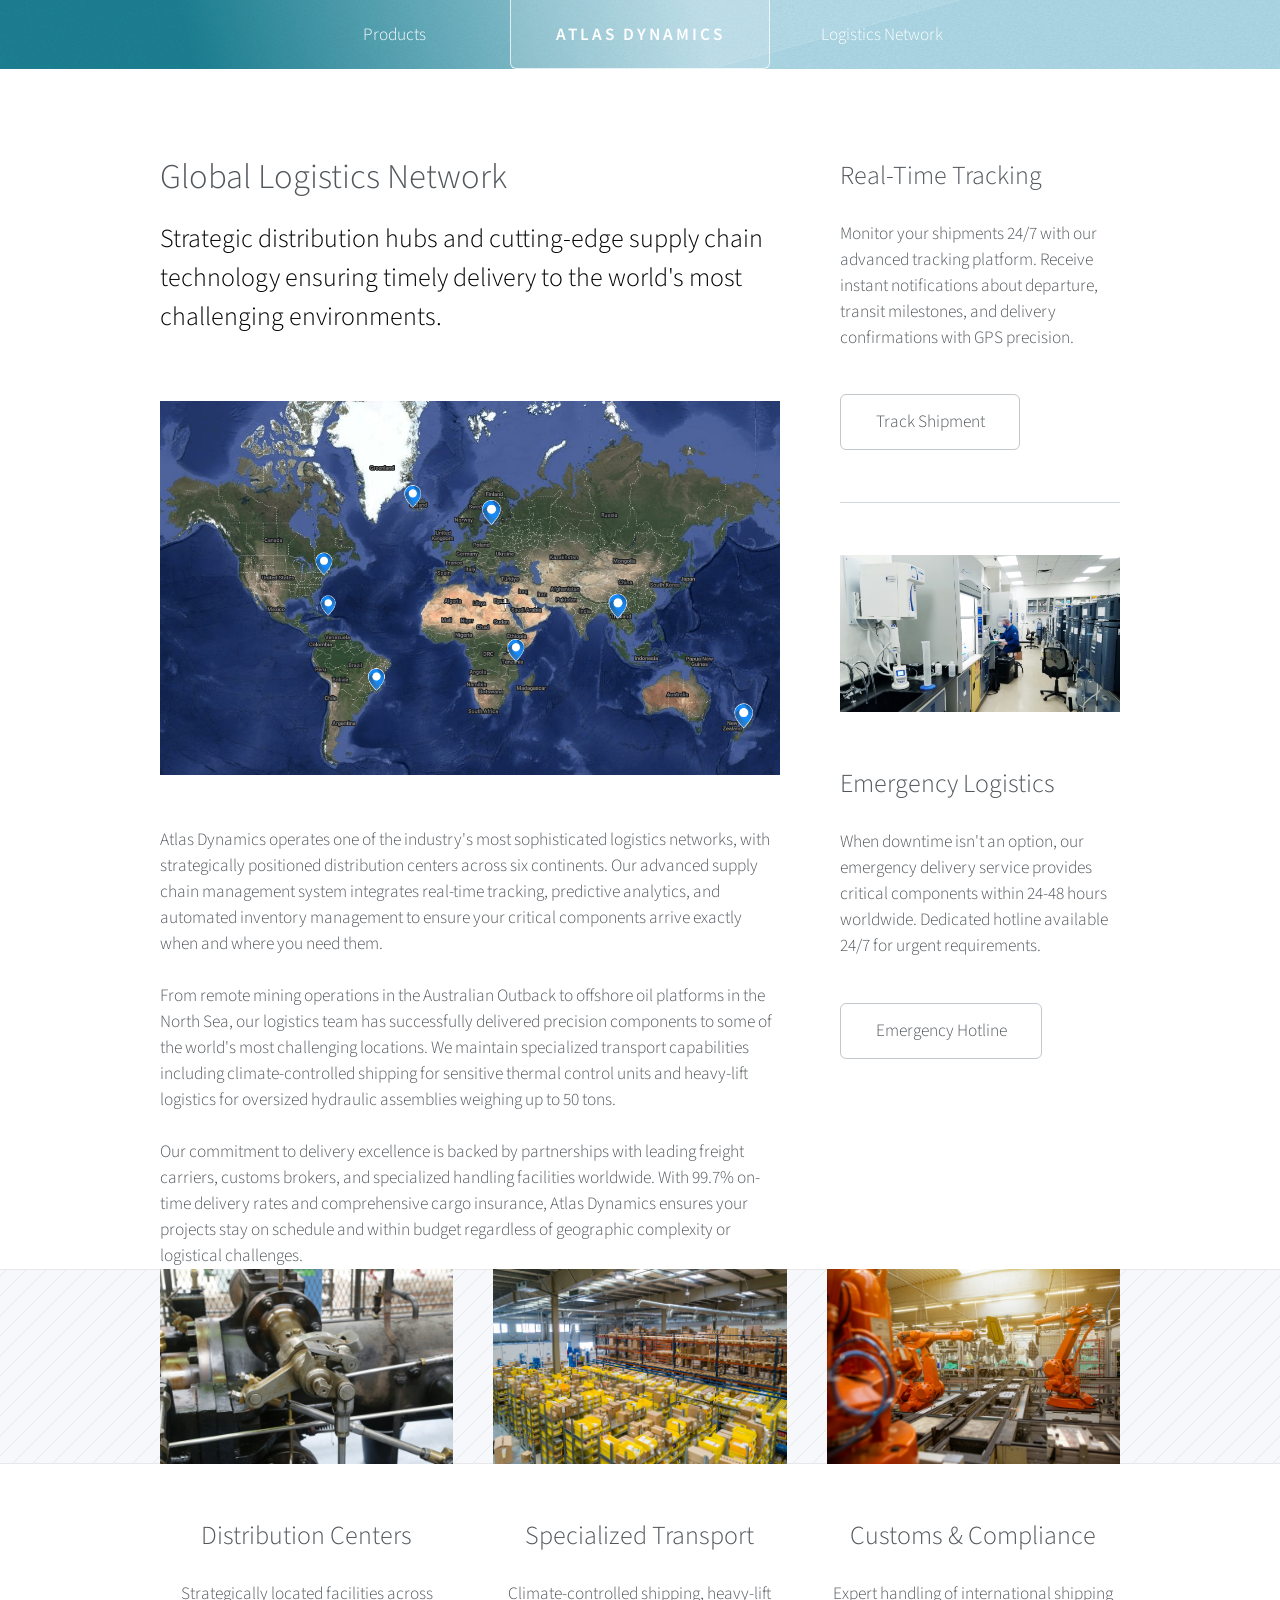
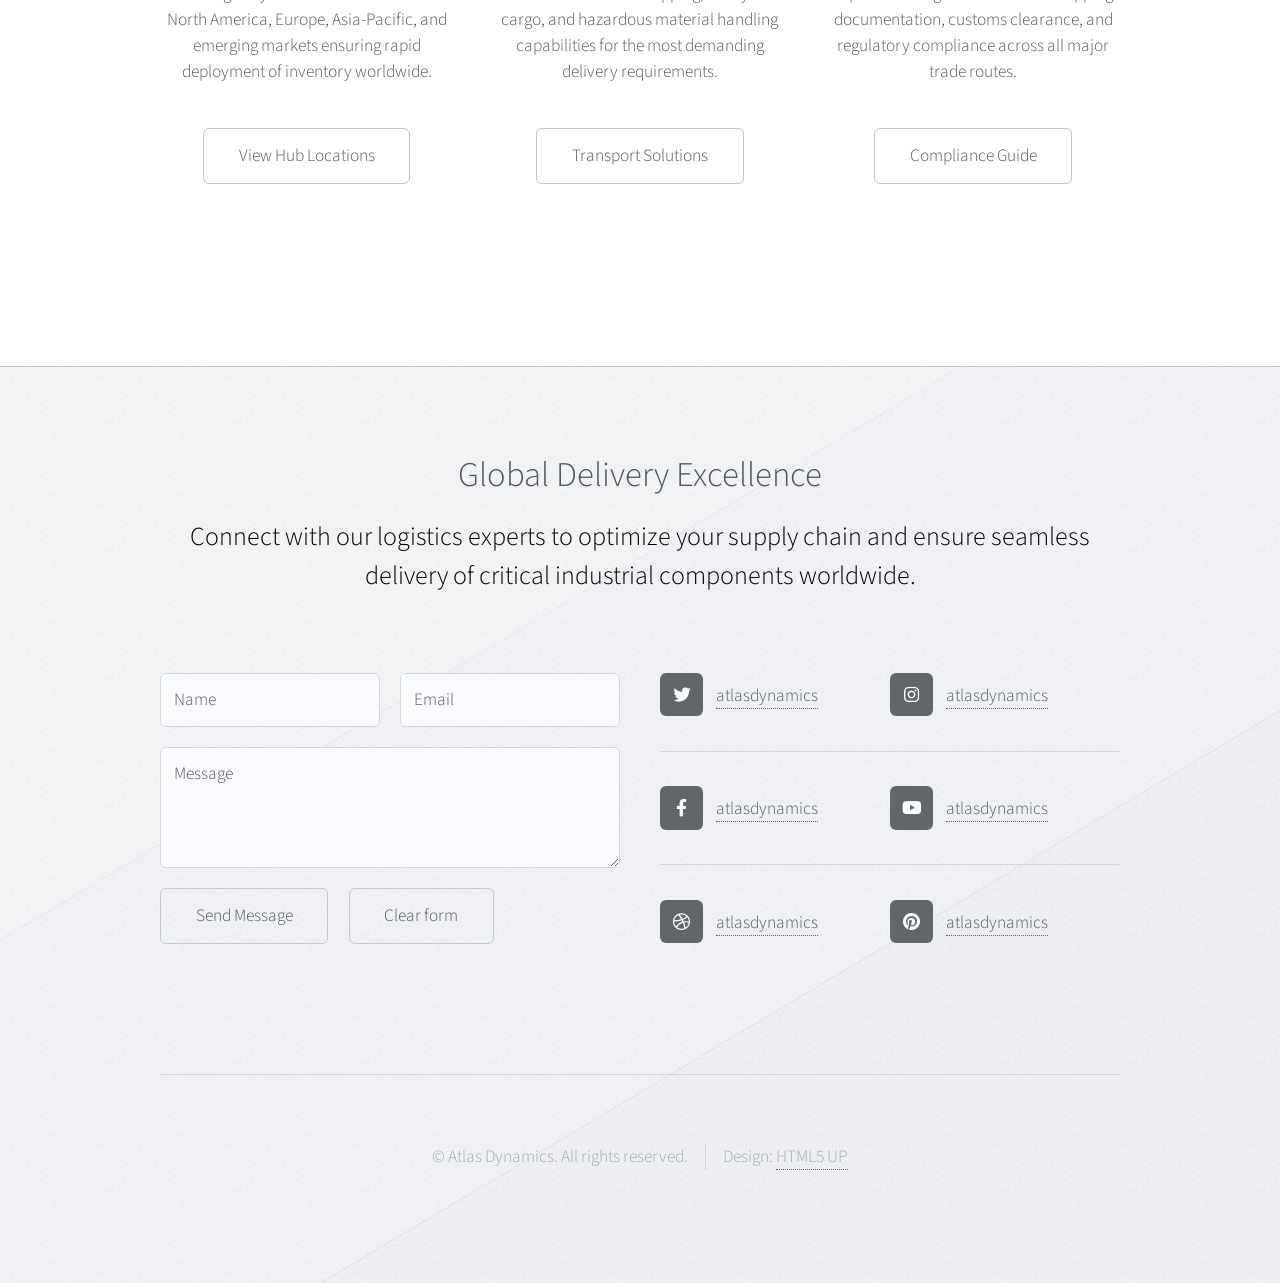
==== commit d6af5a15: "map" ====
--- a/right-sidebar.html
+++ b/right-sidebar.html
@@ -45,7 +45,7 @@
 											<h2>Global Logistics Network</h2>
 											<p>Strategic distribution hubs and cutting-edge supply chain technology ensuring timely delivery to the world's most challenging environments.</p>
 										</header>
-										<a href="#" class="image featured"><img src="images/pic01.jpg" alt="" /></a>
+										<a href="#" class="image featured"><img src="images/map.png" alt="" /></a>
 										<p>Atlas Dynamics operates one of the industry's most sophisticated logistics networks, with strategically positioned distribution centers across six continents. Our advanced supply chain management system integrates real-time tracking, predictive analytics, and automated inventory management to ensure your critical components arrive exactly when and where you need them.</p>
 										<p>From remote mining operations in the Australian Outback to offshore oil platforms in the North Sea, our logistics team has successfully delivered precision components to some of the world's most challenging locations. We maintain specialized transport capabilities including climate-controlled shipping for sensitive thermal control units and heavy-lift logistics for oversized hydraulic assemblies weighing up to 50 tons.</p>
 										<p>Our commitment to delivery excellence is backed by partnerships with leading freight carriers, customs brokers, and specialized handling facilities worldwide. With 99.7% on-time delivery rates and comprehensive cargo insurance, Atlas Dynamics ensures your projects stay on schedule and within budget regardless of geographic complexity or logistical challenges.</p>
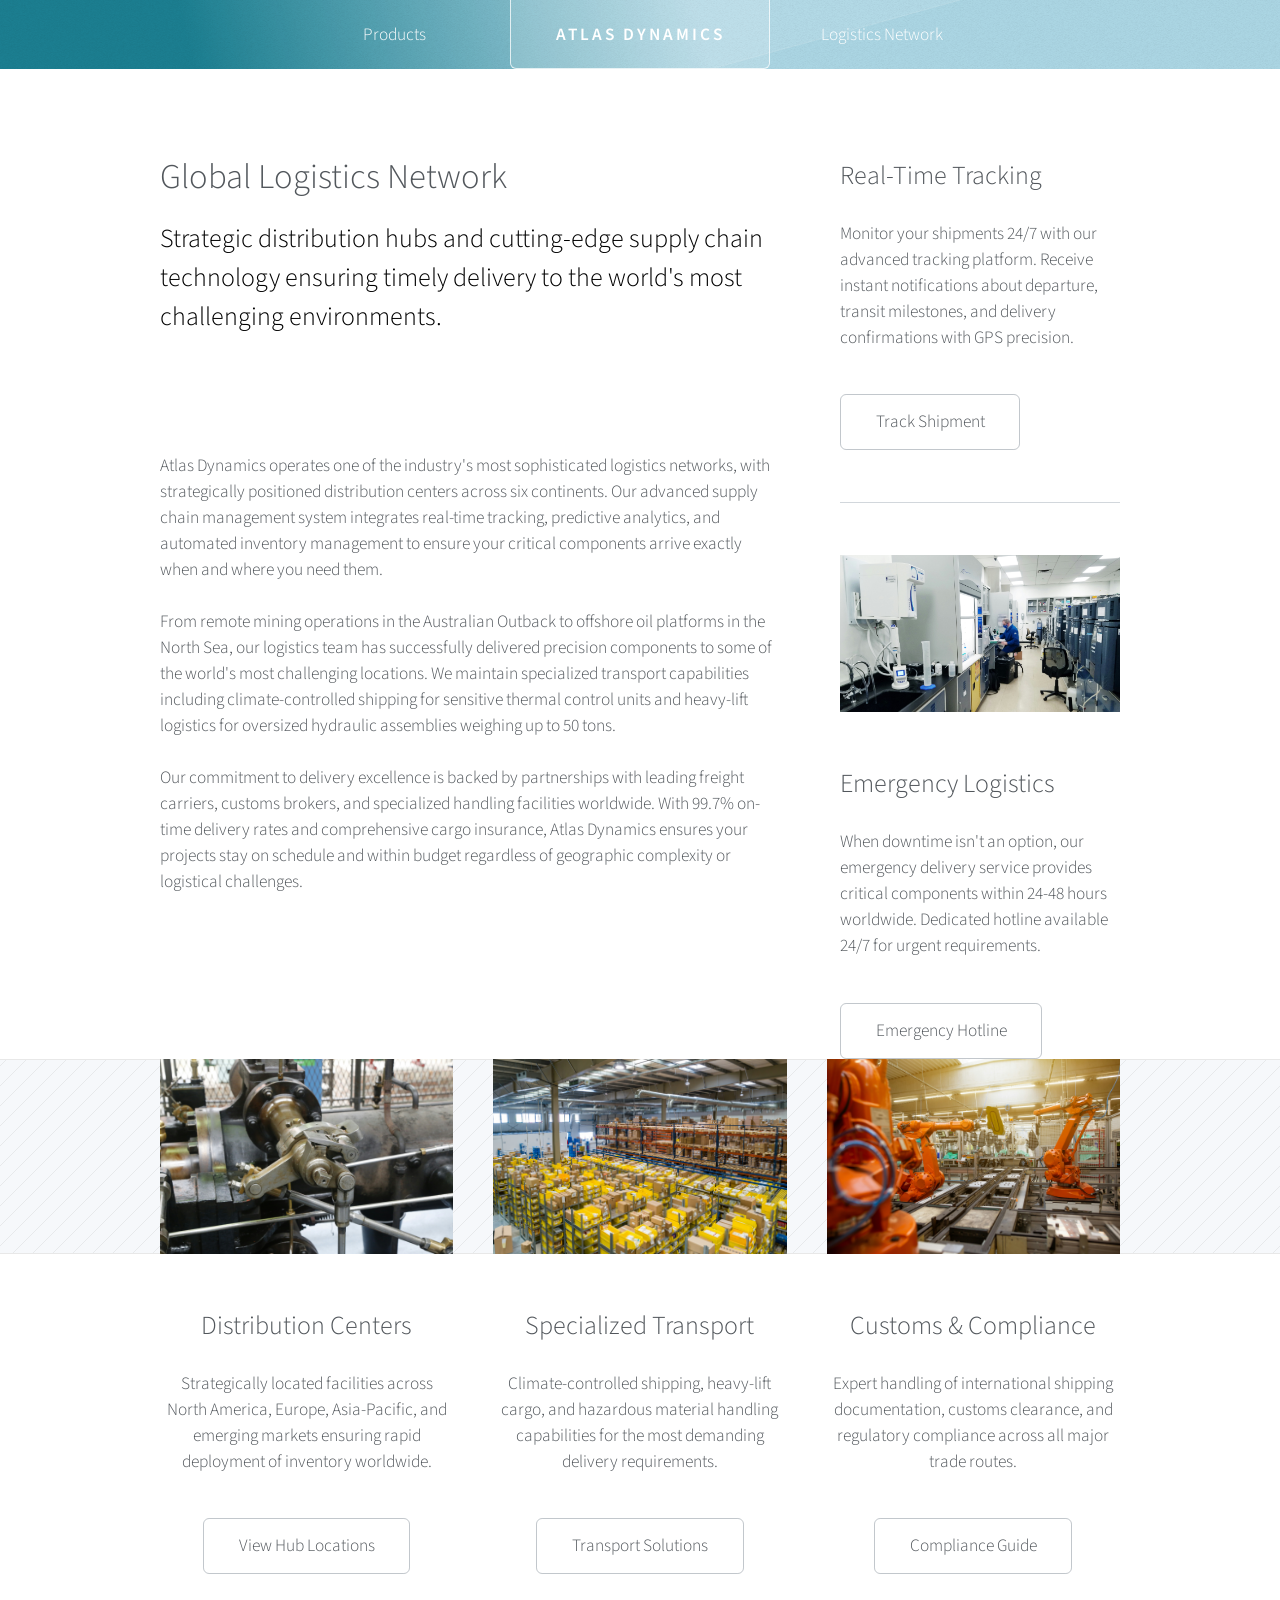
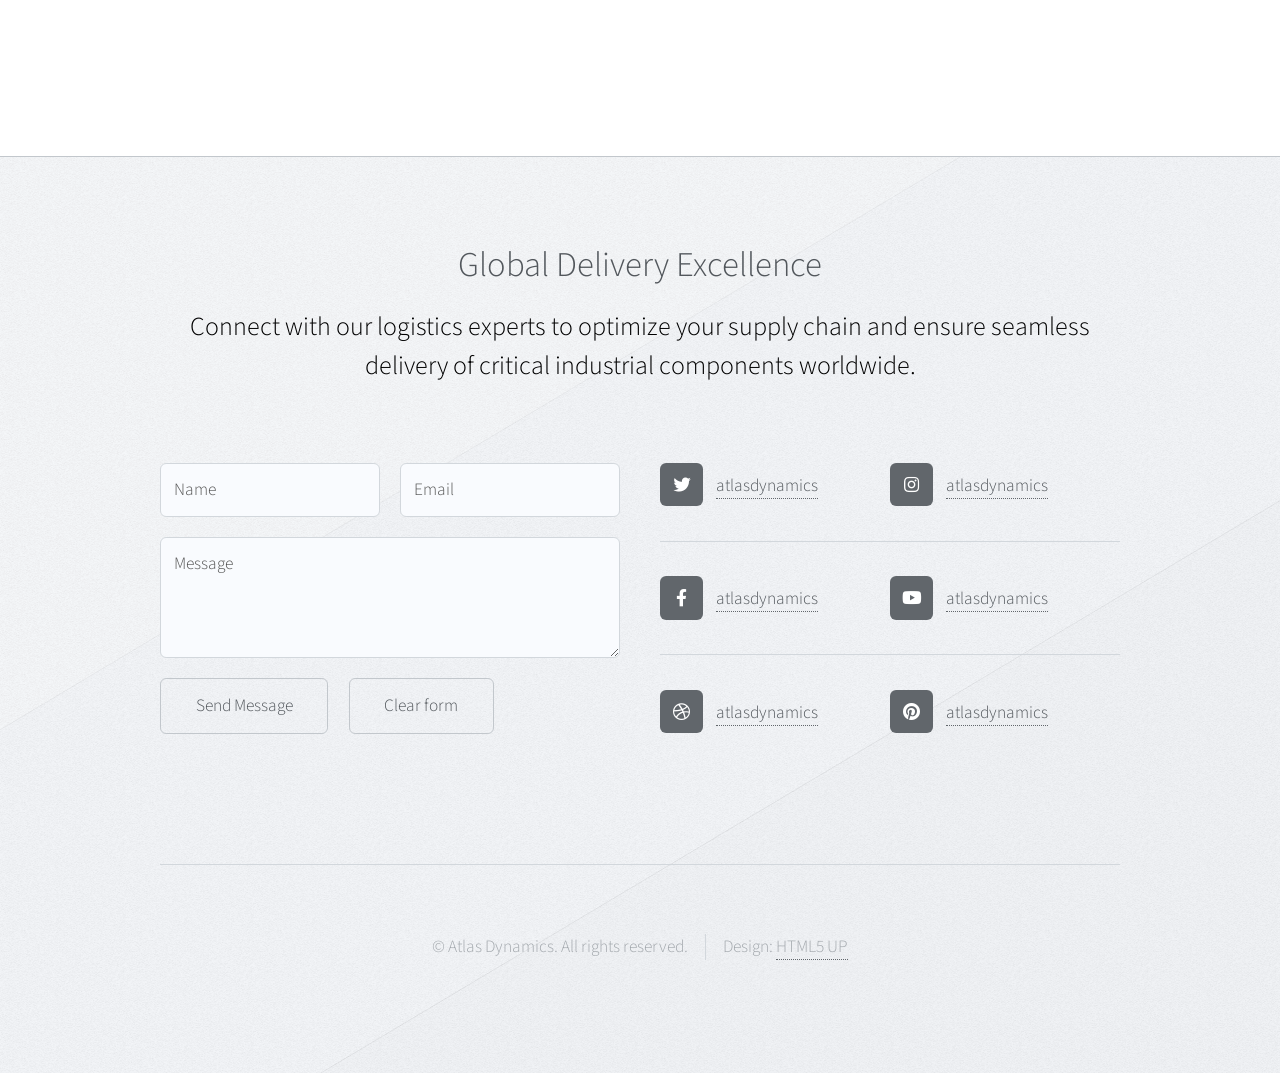
==== commit c749d1af: "Update right-sidebar.html" ====
--- a/right-sidebar.html
+++ b/right-sidebar.html
@@ -45,7 +45,7 @@
 											<h2>Global Logistics Network</h2>
 											<p>Strategic distribution hubs and cutting-edge supply chain technology ensuring timely delivery to the world's most challenging environments.</p>
 										</header>
-										<a href="#" class="image featured"><img src="images/map.png" alt="" /></a>
+										<a href="#" class="image featured"><img src="images/IMG_1687.png" alt="" /></a>
 										<p>Atlas Dynamics operates one of the industry's most sophisticated logistics networks, with strategically positioned distribution centers across six continents. Our advanced supply chain management system integrates real-time tracking, predictive analytics, and automated inventory management to ensure your critical components arrive exactly when and where you need them.</p>
 										<p>From remote mining operations in the Australian Outback to offshore oil platforms in the North Sea, our logistics team has successfully delivered precision components to some of the world's most challenging locations. We maintain specialized transport capabilities including climate-controlled shipping for sensitive thermal control units and heavy-lift logistics for oversized hydraulic assemblies weighing up to 50 tons.</p>
 										<p>Our commitment to delivery excellence is backed by partnerships with leading freight carriers, customs brokers, and specialized handling facilities worldwide. With 99.7% on-time delivery rates and comprehensive cargo insurance, Atlas Dynamics ensures your projects stay on schedule and within budget regardless of geographic complexity or logistical challenges.</p>
@@ -183,4 +183,5 @@
 			<script src="assets/js/main.js"></script>
 
 	</body>
-</html>+
+</html>
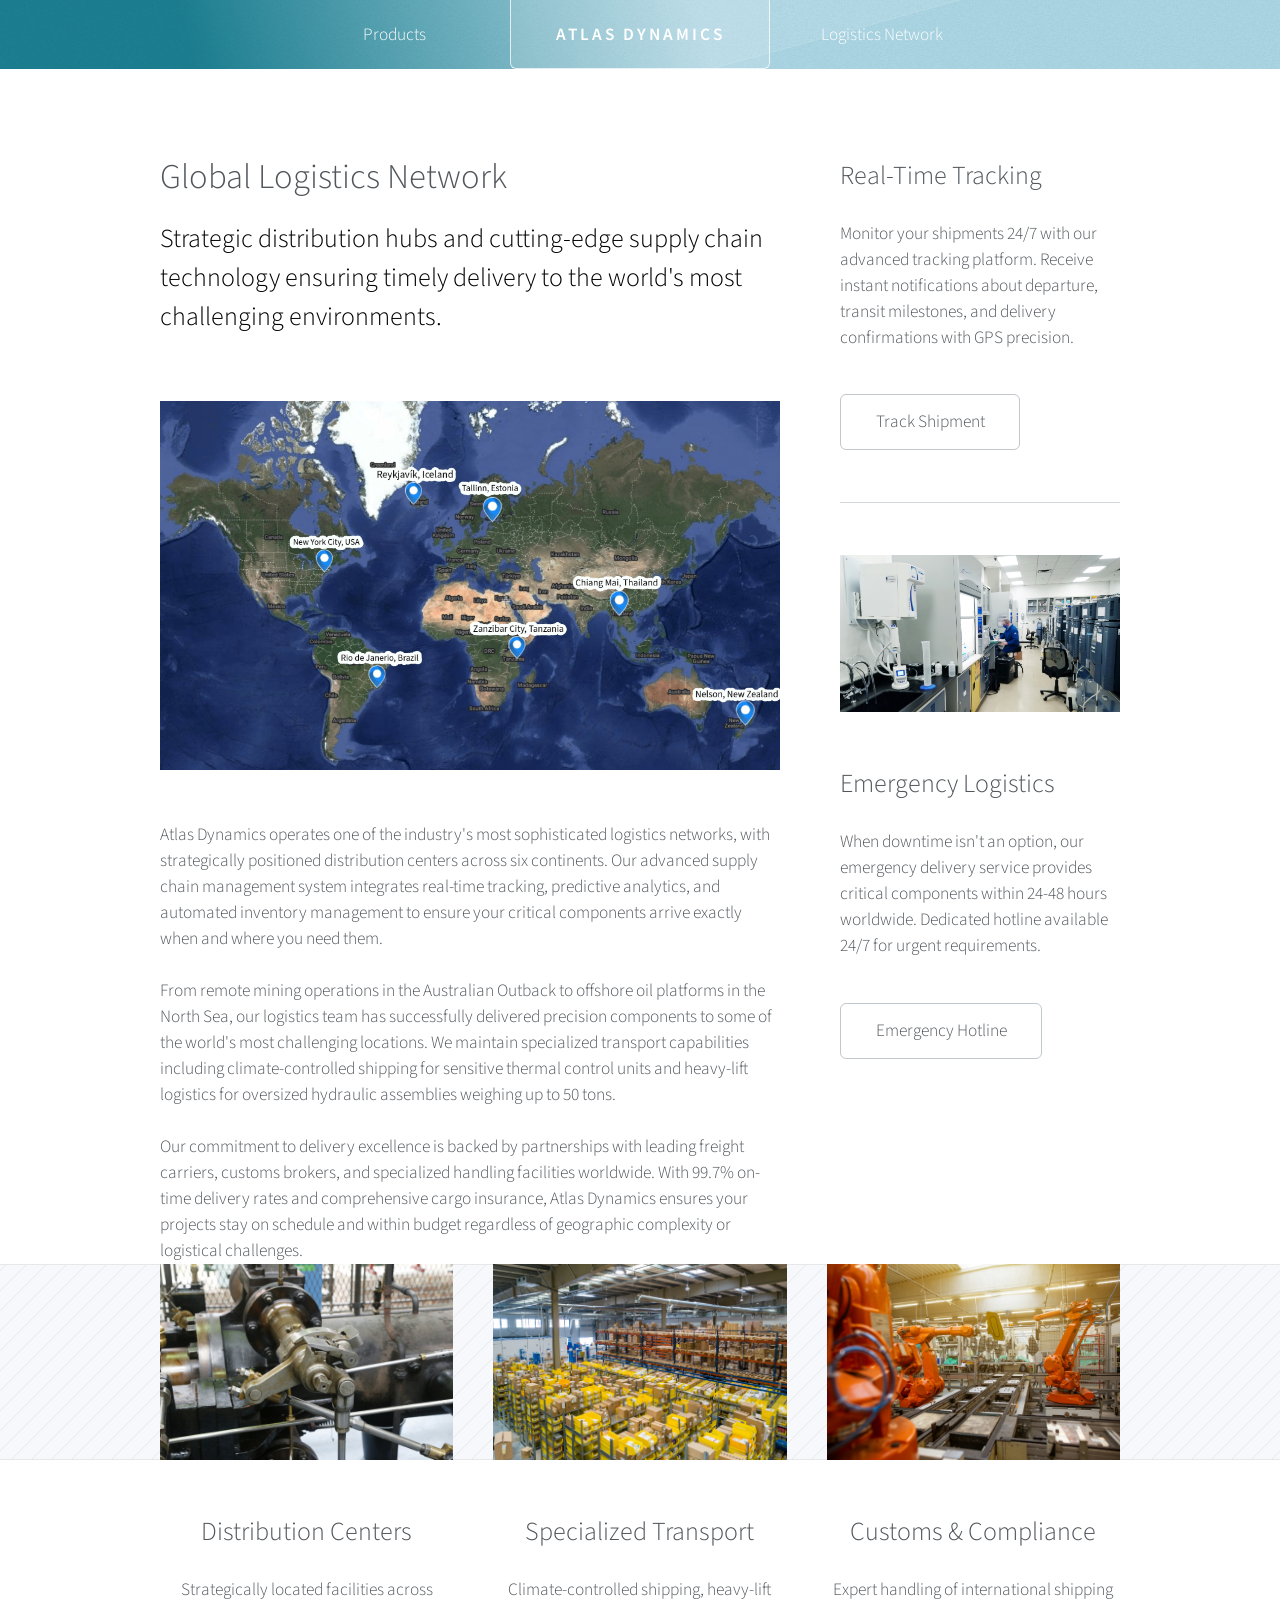
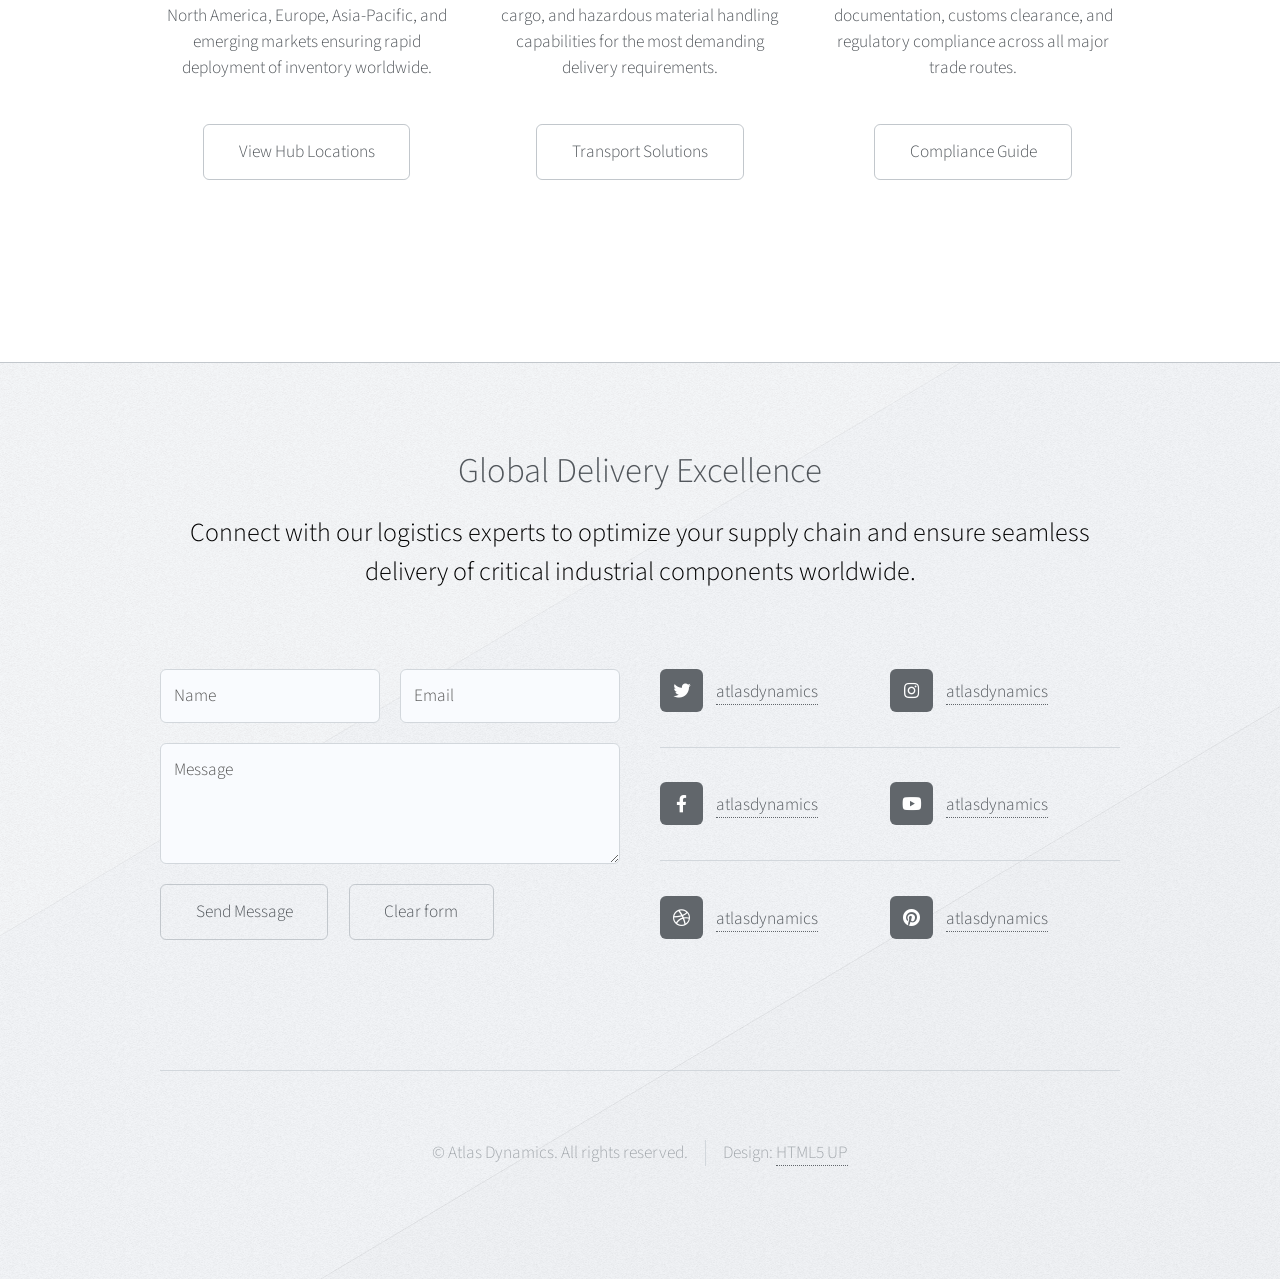
==== commit 0dd184e0: "Update right-sidebar.html" ====
--- a/right-sidebar.html
+++ b/right-sidebar.html
@@ -45,7 +45,7 @@
 											<h2>Global Logistics Network</h2>
 											<p>Strategic distribution hubs and cutting-edge supply chain technology ensuring timely delivery to the world's most challenging environments.</p>
 										</header>
-										<a href="#" class="image featured"><img src="images/IMG_1687.png" alt="" /></a>
+										<a href="#" class="image featured"><img src="images/IMG_1687.jpeg" alt="" /></a>
 										<p>Atlas Dynamics operates one of the industry's most sophisticated logistics networks, with strategically positioned distribution centers across six continents. Our advanced supply chain management system integrates real-time tracking, predictive analytics, and automated inventory management to ensure your critical components arrive exactly when and where you need them.</p>
 										<p>From remote mining operations in the Australian Outback to offshore oil platforms in the North Sea, our logistics team has successfully delivered precision components to some of the world's most challenging locations. We maintain specialized transport capabilities including climate-controlled shipping for sensitive thermal control units and heavy-lift logistics for oversized hydraulic assemblies weighing up to 50 tons.</p>
 										<p>Our commitment to delivery excellence is backed by partnerships with leading freight carriers, customs brokers, and specialized handling facilities worldwide. With 99.7% on-time delivery rates and comprehensive cargo insurance, Atlas Dynamics ensures your projects stay on schedule and within budget regardless of geographic complexity or logistical challenges.</p>
@@ -185,3 +185,5 @@
 	</body>
 
 </html>
+
+
